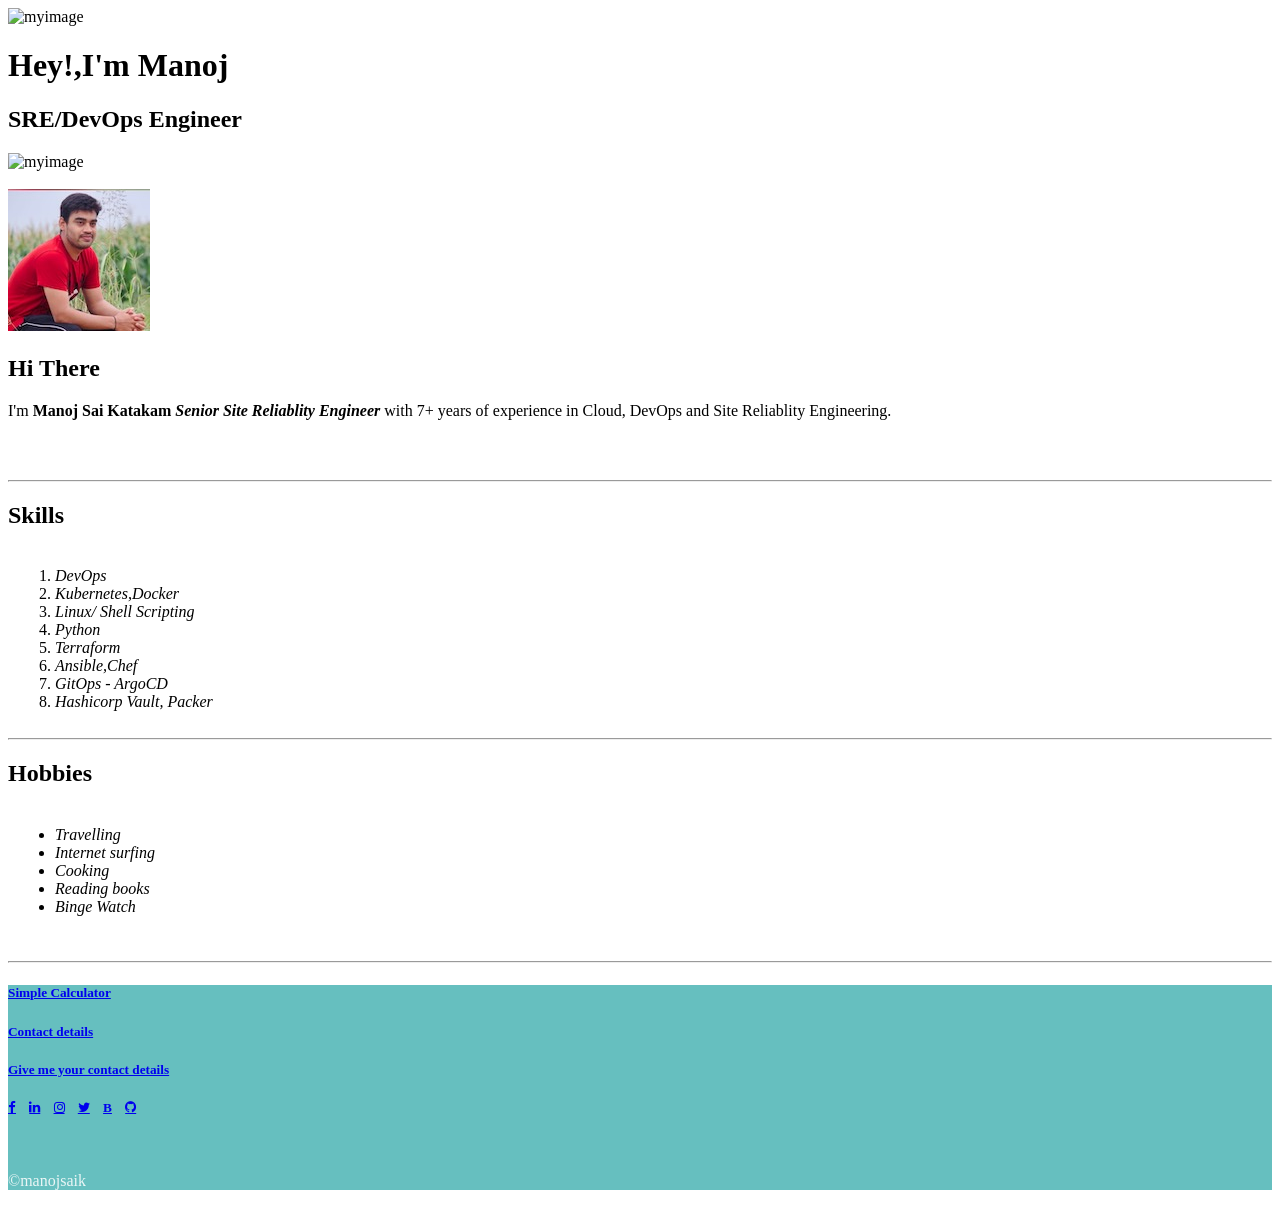
==== index.html @ 6fd040d7 "update" ====
<!DOCTYPE html>
<html lang="en" dir="ltr">
  <head>
    <link href="https://fonts.googleapis.com/css?family=Fondamento&display=swap" rel="stylesheet">
    <link rel="stylesheet" href="https://cdnjs.cloudflare.com/ajax/libs/font-awesome/4.7.0/css/font-awesome.min.css">

    <meta charset="utf-8" name="viewport">
    <title>Manoj Resume Site</title>
  </head>
  <link rel="stylesheet" href="styles.css">
  <link rel="icon" href="myfav.bmp">
  <body>
     <div class="image">
      <img class="img1" src="https://clipartion.com/wp-content/uploads/2015/10/cloud-clip-art-outline.png" alt="myimage">
    </div>
    <div class="name">
      <h1>Hey!,I'm Manoj</h1>
      <h2>SRE/DevOps Engineer</h2>
    </div>
    <div class="image">
     <img class="img2" src="https://clipartion.com/wp-content/uploads/2015/10/cloud-clip-art-outline.png" alt="myimage">
   </div>
   <div class="image" id="nagai">
     <img class="img3" src="https://clipartion.com/wp-content/uploads/2016/03/mountain-clipart-mountain-peak-logo-at-vector.png" alt="">
   </div>

   <div class="intro">
     <img class="myimage" src="myphoto.jpg" alt="manojsaik">
     <h2>Hi There</h2>
     <p>I'm <b>Manoj Sai Katakam</b> <b><i>Senior Site Reliablity Engineer </i></b> with 7+ years of experience in Cloud, DevOps and Site Reliablity Engineering. </p>
     <br>
     <br>
   </div>

     <hr>
     <div class="skills">
       <h2>Skills</h2>
       <table class="tb">
         <tr>
           <td> <img class="myimage" src="skills.jpg"alt=""> </td>
           <td> <ol style="text-align:left">
              <li><i>DevOps	</i></li>
              <li><i>Kubernetes,Docker</i></li>
              <li><i>Linux/ Shell Scripting</i></li>
              <li><i>Python</i></li>
              <li><i>Terraform</i></li>
              <li><i>Ansible,Chef</i></li>
              <li><i>GitOps - ArgoCD</i></li>
              <li><i>Hashicorp Vault, Packer</i></li>
            </ol></td>
         </tr>
       </table>
     </div>
       <hr>
       <div class="skills">
         <h2>Hobbies</h2>
           <table class="tb">
             <tr>
<td> <img class="myimage" src="hobbies.jpg"alt=""></td>
               <td>   <ul style="text-align:left">
                    <li><i>Travelling</i></li>
                    <li><i>Internet surfing</i></li>
                    <li><i>Cooking</i></li>
                    <li><i>Reading books</i></li>
                    <li><i>Binge Watch</i></li>
                  </ul></td>

             </tr>
           </table>
       </div>


   <br>
   <hr><div class="foot" style="background-color:#66BFBF">
    <h5 style="color:#11999E"><a href="https://simpleclc.azurewebsites.net/">Simple Calculator</a></h5>
     <h5 style="color:#11999E"><a href="contact.html">Contact details</a></h5>
     <h5 style="color:#11999E"><a href="send.html">Give me your contact details</a></h5>
     <h5><a href="https://www.facebook.com/mnjk99/" class="fa fa-facebook" ></a> &nbsp;&nbsp;&nbsp;<a href="https://www.linkedin.com/in/manojsaik" class="fa fa-linkedin"></a>
     &nbsp;&nbsp;&nbsp;<a href="https://www.instagram.com/manojsai_k/" class="fa fa-instagram"></a>&nbsp;&nbsp;&nbsp; <a href="https://twitter.com/mnjk99" class="fa fa-twitter"></a>
&nbsp;&nbsp;&nbsp;<a href="https://manojkatakam.blogspot.com" class="fa-solid fa-blog">B</a> &nbsp;&nbsp;&nbsp;<a href="https://github.com/infrawithmanoj/" class="fa fa-github"></a></h5>

     <br>
     <p style="color:#EAF6F6">&copy;manojsaik</p>
   </div>

  </body>
</html>
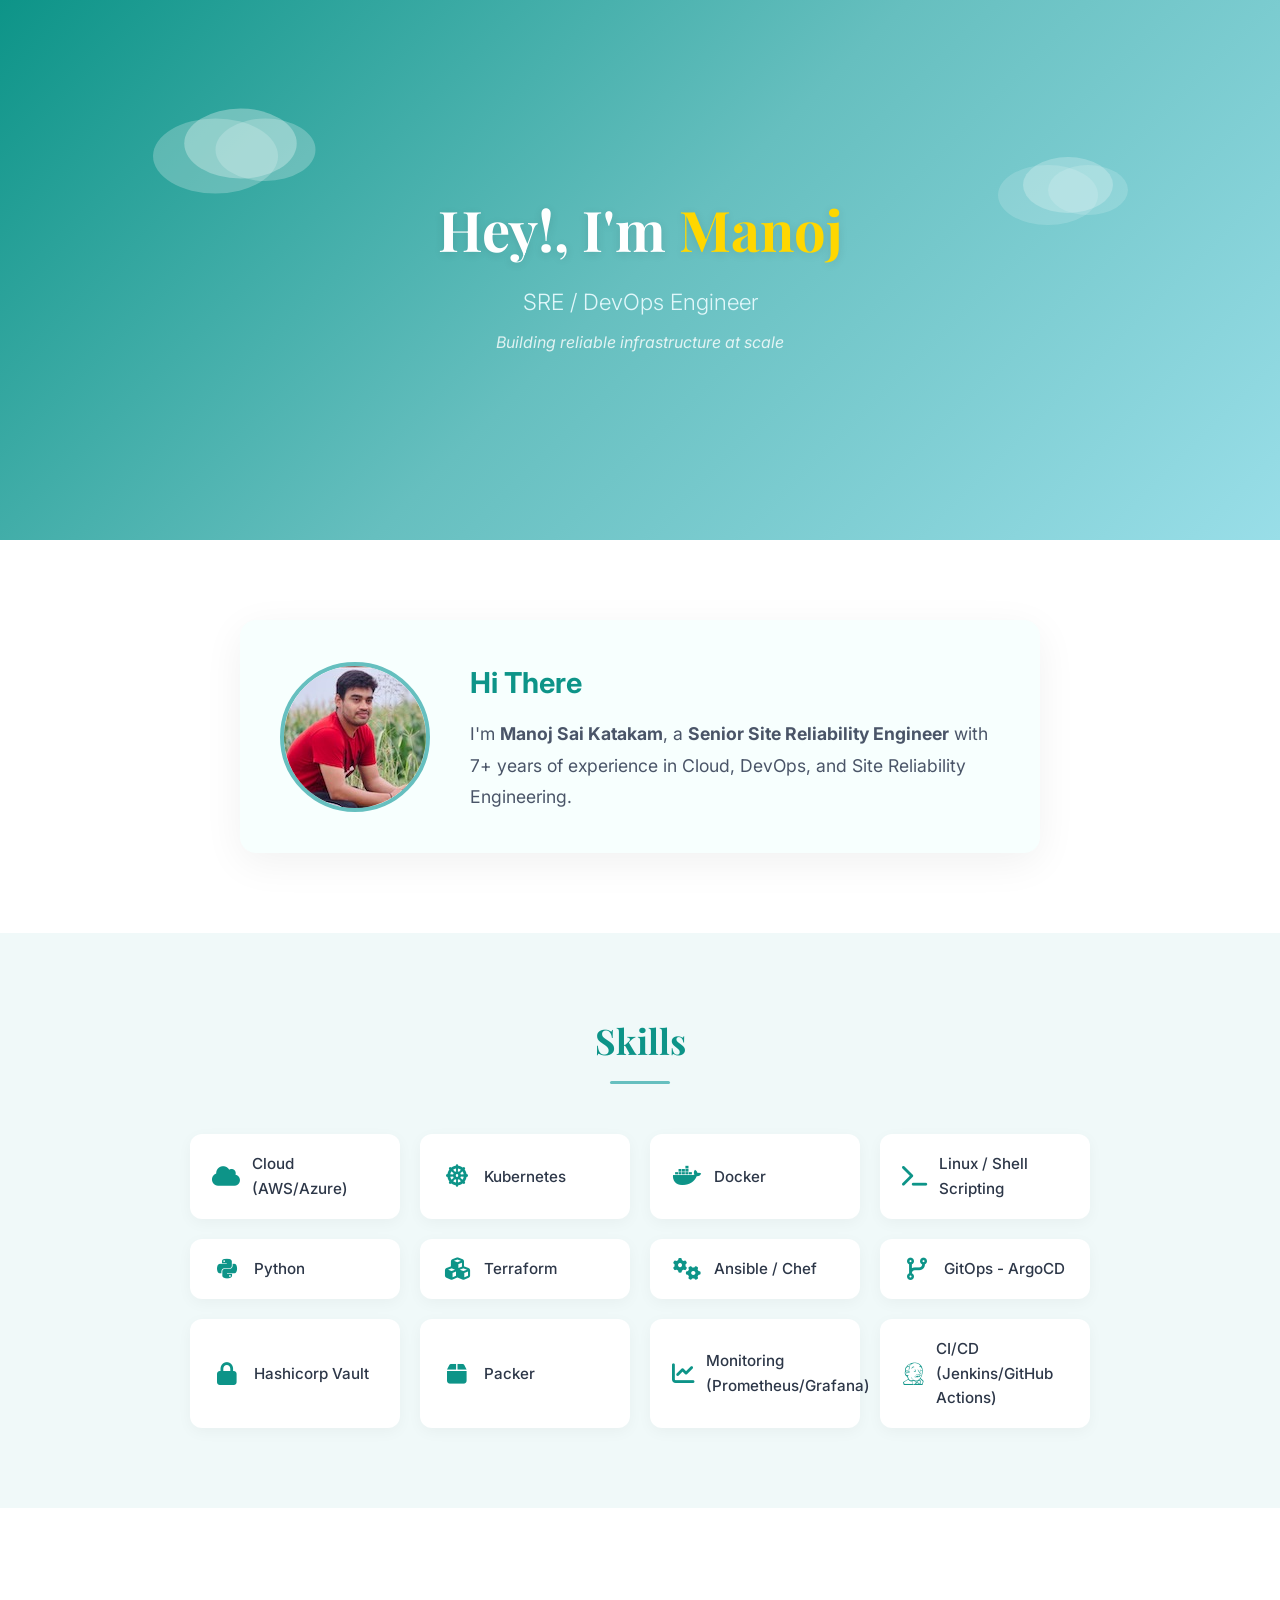
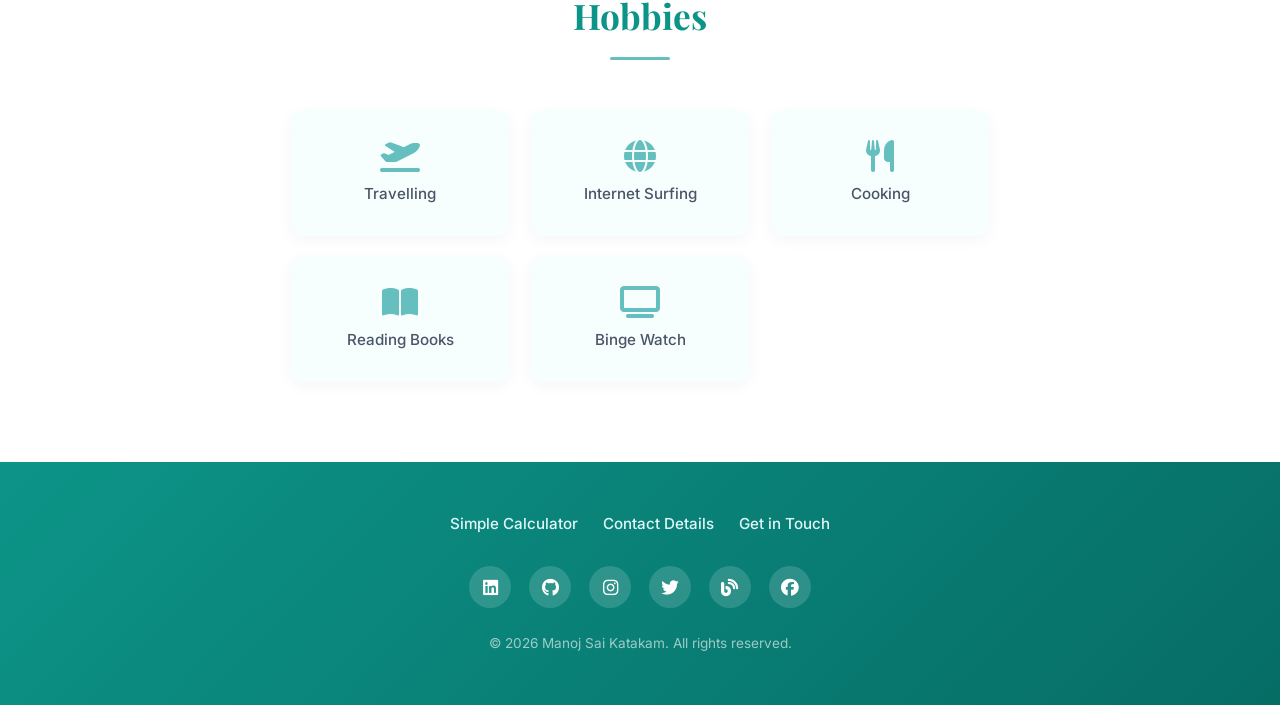
==== commit 4db5e4a7: "update resume" ====
--- a/index.html
+++ b/index.html
@@ -1,87 +1,102 @@
 <!DOCTYPE html>
-<html lang="en" dir="ltr">
-  <head>
-    <link href="https://fonts.googleapis.com/css?family=Fondamento&display=swap" rel="stylesheet">
-    <link rel="stylesheet" href="https://cdnjs.cloudflare.com/ajax/libs/font-awesome/4.7.0/css/font-awesome.min.css">
+<html lang="en">
+<head>
+  <meta charset="utf-8">
+  <meta name="viewport" content="width=device-width, initial-scale=1.0">
+  <title>Manoj Sai Katakam | SRE/DevOps Engineer</title>
+  <link rel="icon" href="myfav.bmp">
+  <link href="https://fonts.googleapis.com/css2?family=Inter:wght@300;400;600;700&family=Playfair+Display:wght@700&display=swap" rel="stylesheet">
+  <link rel="stylesheet" href="https://cdnjs.cloudflare.com/ajax/libs/font-awesome/6.5.0/css/all.min.css">
+  <link rel="stylesheet" href="styles.css">
+</head>
+<body>
 
-    <meta charset="utf-8" name="viewport">
-    <title>Manoj Resume Site</title>
-  </head>
-  <link rel="stylesheet" href="styles.css">
-  <link rel="icon" href="myfav.bmp">
-  <body>
-     <div class="image">
-      <img class="img1" src="https://clipartion.com/wp-content/uploads/2015/10/cloud-clip-art-outline.png" alt="myimage">
+  <!-- Hero Section -->
+  <section class="hero">
+    <div class="hero-bg">
+      <svg class="cloud cloud-1" viewBox="0 0 200 100" xmlns="http://www.w3.org/2000/svg">
+        <ellipse cx="70" cy="60" rx="50" ry="30" fill="rgba(255,255,255,0.3)"/>
+        <ellipse cx="110" cy="55" rx="40" ry="25" fill="rgba(255,255,255,0.3)"/>
+        <ellipse cx="90" cy="50" rx="45" ry="28" fill="rgba(255,255,255,0.4)"/>
+      </svg>
+      <svg class="cloud cloud-2" viewBox="0 0 200 100" xmlns="http://www.w3.org/2000/svg">
+        <ellipse cx="70" cy="60" rx="50" ry="30" fill="rgba(255,255,255,0.2)"/>
+        <ellipse cx="110" cy="55" rx="40" ry="25" fill="rgba(255,255,255,0.2)"/>
+        <ellipse cx="90" cy="50" rx="45" ry="28" fill="rgba(255,255,255,0.3)"/>
+      </svg>
     </div>
-    <div class="name">
-      <h1>Hey!,I'm Manoj</h1>
-      <h2>SRE/DevOps Engineer</h2>
+    <div class="hero-content">
+      <h1>Hey!, I'm <span class="highlight">Manoj</span></h1>
+      <h2>SRE / DevOps Engineer</h2>
+      <p class="tagline">Building reliable infrastructure at scale</p>
     </div>
-    <div class="image">
-     <img class="img2" src="https://clipartion.com/wp-content/uploads/2015/10/cloud-clip-art-outline.png" alt="myimage">
-   </div>
-   <div class="image" id="nagai">
-     <img class="img3" src="https://clipartion.com/wp-content/uploads/2016/03/mountain-clipart-mountain-peak-logo-at-vector.png" alt="">
-   </div>
+  </section>
 
-   <div class="intro">
-     <img class="myimage" src="myphoto.jpg" alt="manojsaik">
-     <h2>Hi There</h2>
-     <p>I'm <b>Manoj Sai Katakam</b> <b><i>Senior Site Reliablity Engineer </i></b> with 7+ years of experience in Cloud, DevOps and Site Reliablity Engineering. </p>
-     <br>
-     <br>
-   </div>
+  <!-- About Section -->
+  <section class="about" id="about">
+    <div class="container">
+      <div class="about-card">
+        <img class="profile-photo" src="myphoto.jpg" alt="Manoj Sai Katakam">
+        <div class="about-text">
+          <h2>Hi There</h2>
+          <p>I'm <strong>Manoj Sai Katakam</strong>, a <strong>Senior Site Reliability Engineer</strong> with 7+ years of experience in Cloud, DevOps, and Site Reliability Engineering.</p>
+        </div>
+      </div>
+    </div>
+  </section>
 
-     <hr>
-     <div class="skills">
-       <h2>Skills</h2>
-       <table class="tb">
-         <tr>
-           <td> <img class="myimage" src="skills.jpg"alt=""> </td>
-           <td> <ol style="text-align:left">
-              <li><i>DevOps	</i></li>
-              <li><i>Kubernetes,Docker</i></li>
-              <li><i>Linux/ Shell Scripting</i></li>
-              <li><i>Python</i></li>
-              <li><i>Terraform</i></li>
-              <li><i>Ansible,Chef</i></li>
-              <li><i>GitOps - ArgoCD</i></li>
-              <li><i>Hashicorp Vault, Packer</i></li>
-            </ol></td>
-         </tr>
-       </table>
-     </div>
-       <hr>
-       <div class="skills">
-         <h2>Hobbies</h2>
-           <table class="tb">
-             <tr>
-<td> <img class="myimage" src="hobbies.jpg"alt=""></td>
-               <td>   <ul style="text-align:left">
-                    <li><i>Travelling</i></li>
-                    <li><i>Internet surfing</i></li>
-                    <li><i>Cooking</i></li>
-                    <li><i>Reading books</i></li>
-                    <li><i>Binge Watch</i></li>
-                  </ul></td>
+  <!-- Skills Section -->
+  <section class="skills" id="skills">
+    <div class="container">
+      <h2 class="section-title">Skills</h2>
+      <div class="skills-grid">
+        <div class="skill-item"><i class="fas fa-cloud"></i><span>Cloud (AWS/Azure)</span></div>
+        <div class="skill-item"><i class="fas fa-dharmachakra"></i><span>Kubernetes</span></div>
+        <div class="skill-item"><i class="fab fa-docker"></i><span>Docker</span></div>
+        <div class="skill-item"><i class="fas fa-terminal"></i><span>Linux / Shell Scripting</span></div>
+        <div class="skill-item"><i class="fab fa-python"></i><span>Python</span></div>
+        <div class="skill-item"><i class="fas fa-cubes"></i><span>Terraform</span></div>
+        <div class="skill-item"><i class="fas fa-cogs"></i><span>Ansible / Chef</span></div>
+        <div class="skill-item"><i class="fas fa-code-branch"></i><span>GitOps - ArgoCD</span></div>
+        <div class="skill-item"><i class="fas fa-lock"></i><span>Hashicorp Vault</span></div>
+        <div class="skill-item"><i class="fas fa-box"></i><span>Packer</span></div>
+        <div class="skill-item"><i class="fas fa-chart-line"></i><span>Monitoring (Prometheus/Grafana)</span></div>
+        <div class="skill-item"><i class="fab fa-jenkins"></i><span>CI/CD (Jenkins/GitHub Actions)</span></div>
+      </div>
+    </div>
+  </section>
 
-             </tr>
-           </table>
-       </div>
+  <!-- Hobbies Section -->
+  <section class="hobbies" id="hobbies">
+    <div class="container">
+      <h2 class="section-title">Hobbies</h2>
+      <div class="hobbies-grid">
+        <div class="hobby-item"><i class="fas fa-plane-departure"></i><span>Travelling</span></div>
+        <div class="hobby-item"><i class="fas fa-globe"></i><span>Internet Surfing</span></div>
+        <div class="hobby-item"><i class="fas fa-utensils"></i><span>Cooking</span></div>
+        <div class="hobby-item"><i class="fas fa-book-open"></i><span>Reading Books</span></div>
+        <div class="hobby-item"><i class="fas fa-tv"></i><span>Binge Watch</span></div>
+      </div>
+    </div>
+  </section>
 
+  <!-- Footer -->
+  <footer class="footer">
+    <div class="footer-links">
+      <a href="https://simpleclc.azurewebsites.net/">Simple Calculator</a>
+      <a href="contact.html">Contact Details</a>
+      <a href="send.html">Get in Touch</a>
+    </div>
+    <div class="social-links">
+      <a href="https://www.linkedin.com/in/manojsaik" aria-label="LinkedIn"><i class="fab fa-linkedin"></i></a>
+      <a href="https://github.com/infrawithmanoj/" aria-label="GitHub"><i class="fab fa-github"></i></a>
+      <a href="https://www.instagram.com/manojsai_k/" aria-label="Instagram"><i class="fab fa-instagram"></i></a>
+      <a href="https://twitter.com/mnjk99" aria-label="Twitter"><i class="fab fa-twitter"></i></a>
+      <a href="https://manojkatakam.blogspot.com" aria-label="Blog"><i class="fas fa-blog"></i></a>
+      <a href="https://www.facebook.com/mnjk99/" aria-label="Facebook"><i class="fab fa-facebook"></i></a>
+    </div>
+    <p class="copyright">&copy; 2026 Manoj Sai Katakam. All rights reserved.</p>
+  </footer>
 
-   <br>
-   <hr><div class="foot" style="background-color:#66BFBF">
-    <h5 style="color:#11999E"><a href="https://simpleclc.azurewebsites.net/">Simple Calculator</a></h5>
-     <h5 style="color:#11999E"><a href="contact.html">Contact details</a></h5>
-     <h5 style="color:#11999E"><a href="send.html">Give me your contact details</a></h5>
-     <h5><a href="https://www.facebook.com/mnjk99/" class="fa fa-facebook" ></a> &nbsp;&nbsp;&nbsp;<a href="https://www.linkedin.com/in/manojsaik" class="fa fa-linkedin"></a>
-     &nbsp;&nbsp;&nbsp;<a href="https://www.instagram.com/manojsai_k/" class="fa fa-instagram"></a>&nbsp;&nbsp;&nbsp; <a href="https://twitter.com/mnjk99" class="fa fa-twitter"></a>
-&nbsp;&nbsp;&nbsp;<a href="https://manojkatakam.blogspot.com" class="fa-solid fa-blog">B</a> &nbsp;&nbsp;&nbsp;<a href="https://github.com/infrawithmanoj/" class="fa fa-github"></a></h5>
-
-     <br>
-     <p style="color:#EAF6F6">&copy;manojsaik</p>
-   </div>
-
-  </body>
+</body>
 </html>
--- a/styles.css
+++ b/styles.css
@@ -0,0 +1,365 @@
+/* === Reset & Base === */
+* {
+  margin: 0;
+  padding: 0;
+  box-sizing: border-box;
+}
+
+body {
+  font-family: 'Inter', sans-serif;
+  background-color: #f0f9f9;
+  color: #2d3748;
+  line-height: 1.6;
+}
+
+.container {
+  max-width: 1100px;
+  margin: 0 auto;
+  padding: 0 20px;
+}
+
+/* === Hero Section === */
+.hero {
+  position: relative;
+  min-height: 60vh;
+  display: flex;
+  align-items: center;
+  justify-content: center;
+  background: linear-gradient(135deg, #0d9488 0%, #66bfbf 50%, #99dee8 100%);
+  overflow: hidden;
+}
+
+.hero-bg {
+  position: absolute;
+  width: 100%;
+  height: 100%;
+  top: 0;
+  left: 0;
+  pointer-events: none;
+}
+
+.cloud {
+  position: absolute;
+  width: 250px;
+  opacity: 0.8;
+  animation: float 6s ease-in-out infinite;
+}
+
+.cloud-1 {
+  top: 15%;
+  left: 10%;
+  animation-delay: 0s;
+}
+
+.cloud-2 {
+  top: 25%;
+  right: 8%;
+  width: 200px;
+  animation-delay: 2s;
+}
+
+@keyframes float {
+  0%, 100% { transform: translateY(0); }
+  50% { transform: translateY(-15px); }
+}
+
+.hero-content {
+  position: relative;
+  z-index: 2;
+  text-align: center;
+  padding: 40px 20px;
+}
+
+.hero-content h1 {
+  font-family: 'Playfair Display', serif;
+  font-size: 3.5rem;
+  color: #ffffff;
+  margin-bottom: 10px;
+  text-shadow: 0 2px 10px rgba(0,0,0,0.1);
+}
+
+.hero-content h1 .highlight {
+  color: #ffd700;
+}
+
+.hero-content h2 {
+  font-size: 1.4rem;
+  font-weight: 300;
+  color: #e0f7fa;
+  margin-bottom: 10px;
+}
+
+.hero-content .tagline {
+  font-size: 1rem;
+  color: rgba(255,255,255,0.8);
+  font-style: italic;
+}
+
+/* === About Section === */
+.about {
+  padding: 80px 20px;
+  background: #ffffff;
+}
+
+.about-card {
+  display: flex;
+  align-items: center;
+  gap: 40px;
+  max-width: 800px;
+  margin: 0 auto;
+  padding: 40px;
+  background: #f7fffe;
+  border-radius: 16px;
+  box-shadow: 0 10px 40px rgba(0,0,0,0.06);
+}
+
+.profile-photo {
+  width: 150px;
+  height: 150px;
+  border-radius: 50%;
+  object-fit: cover;
+  border: 4px solid #66bfbf;
+  flex-shrink: 0;
+}
+
+.about-text h2 {
+  font-size: 1.8rem;
+  color: #0d9488;
+  margin-bottom: 12px;
+  text-align: left;
+}
+
+.about-text p {
+  font-size: 1.1rem;
+  color: #4a5568;
+  line-height: 1.8;
+}
+
+/* === Skills Section === */
+.skills {
+  padding: 80px 20px;
+  background: #f0f9f9;
+}
+
+.section-title {
+  font-family: 'Playfair Display', serif;
+  font-size: 2.2rem;
+  color: #0d9488;
+  text-align: center;
+  margin-bottom: 50px;
+  position: relative;
+}
+
+.section-title::after {
+  content: '';
+  display: block;
+  width: 60px;
+  height: 3px;
+  background: #66bfbf;
+  margin: 12px auto 0;
+  border-radius: 2px;
+}
+
+.skills-grid {
+  display: grid;
+  grid-template-columns: repeat(auto-fit, minmax(200px, 1fr));
+  gap: 20px;
+  max-width: 900px;
+  margin: 0 auto;
+}
+
+.skill-item {
+  display: flex;
+  align-items: center;
+  gap: 12px;
+  padding: 18px 22px;
+  background: #ffffff;
+  border-radius: 12px;
+  box-shadow: 0 4px 15px rgba(0,0,0,0.04);
+  transition: transform 0.2s, box-shadow 0.2s;
+}
+
+.skill-item:hover {
+  transform: translateY(-3px);
+  box-shadow: 0 8px 25px rgba(0,0,0,0.08);
+}
+
+.skill-item i {
+  font-size: 1.4rem;
+  color: #0d9488;
+  width: 30px;
+  text-align: center;
+}
+
+.skill-item span {
+  font-size: 0.95rem;
+  font-weight: 500;
+  color: #2d3748;
+}
+
+/* === Hobbies Section === */
+.hobbies {
+  padding: 80px 20px;
+  background: #ffffff;
+}
+
+.hobbies-grid {
+  display: grid;
+  grid-template-columns: repeat(auto-fit, minmax(180px, 1fr));
+  gap: 20px;
+  max-width: 700px;
+  margin: 0 auto;
+}
+
+.hobby-item {
+  display: flex;
+  flex-direction: column;
+  align-items: center;
+  gap: 10px;
+  padding: 30px 20px;
+  background: #f7fffe;
+  border-radius: 12px;
+  box-shadow: 0 4px 15px rgba(0,0,0,0.04);
+  transition: transform 0.2s;
+}
+
+.hobby-item:hover {
+  transform: translateY(-3px);
+}
+
+.hobby-item i {
+  font-size: 2rem;
+  color: #66bfbf;
+}
+
+.hobby-item span {
+  font-size: 0.95rem;
+  font-weight: 500;
+  color: #4a5568;
+}
+
+/* === Footer === */
+.footer {
+  background: linear-gradient(135deg, #0d9488, #066d65);
+  padding: 50px 20px;
+  text-align: center;
+}
+
+.footer-links {
+  display: flex;
+  justify-content: center;
+  flex-wrap: wrap;
+  gap: 25px;
+  margin-bottom: 30px;
+}
+
+.footer-links a {
+  color: #e0f7fa;
+  text-decoration: none;
+  font-size: 0.95rem;
+  font-weight: 500;
+  transition: color 0.2s;
+}
+
+.footer-links a:hover {
+  color: #ffffff;
+}
+
+.social-links {
+  display: flex;
+  justify-content: center;
+  gap: 18px;
+  margin-bottom: 25px;
+}
+
+.social-links a {
+  display: flex;
+  align-items: center;
+  justify-content: center;
+  width: 42px;
+  height: 42px;
+  border-radius: 50%;
+  background: rgba(255,255,255,0.15);
+  color: #ffffff;
+  font-size: 1.1rem;
+  text-decoration: none;
+  transition: background 0.2s, transform 0.2s;
+}
+
+.social-links a:hover {
+  background: rgba(255,255,255,0.3);
+  transform: scale(1.1);
+}
+
+.copyright {
+  color: rgba(255,255,255,0.6);
+  font-size: 0.85rem;
+}
+
+/* === Mobile Responsive === */
+@media (max-width: 768px) {
+  .hero-content h1 {
+    font-size: 2.4rem;
+  }
+
+  .hero-content h2 {
+    font-size: 1.1rem;
+  }
+
+  .hero {
+    min-height: 50vh;
+  }
+
+  .about-card {
+    flex-direction: column;
+    text-align: center;
+    padding: 30px 20px;
+    gap: 20px;
+  }
+
+  .about-text h2 {
+    text-align: center;
+  }
+
+  .profile-photo {
+    width: 120px;
+    height: 120px;
+  }
+
+  .skills-grid {
+    grid-template-columns: 1fr;
+  }
+
+  .hobbies-grid {
+    grid-template-columns: repeat(2, 1fr);
+  }
+
+  .footer-links {
+    flex-direction: column;
+    gap: 12px;
+  }
+
+  .cloud-1 {
+    width: 150px;
+    left: 5%;
+  }
+
+  .cloud-2 {
+    width: 120px;
+    right: 5%;
+  }
+}
+
+@media (max-width: 480px) {
+  .hero-content h1 {
+    font-size: 2rem;
+  }
+
+  .hobbies-grid {
+    grid-template-columns: 1fr;
+  }
+
+  .section-title {
+    font-size: 1.8rem;
+  }
+}
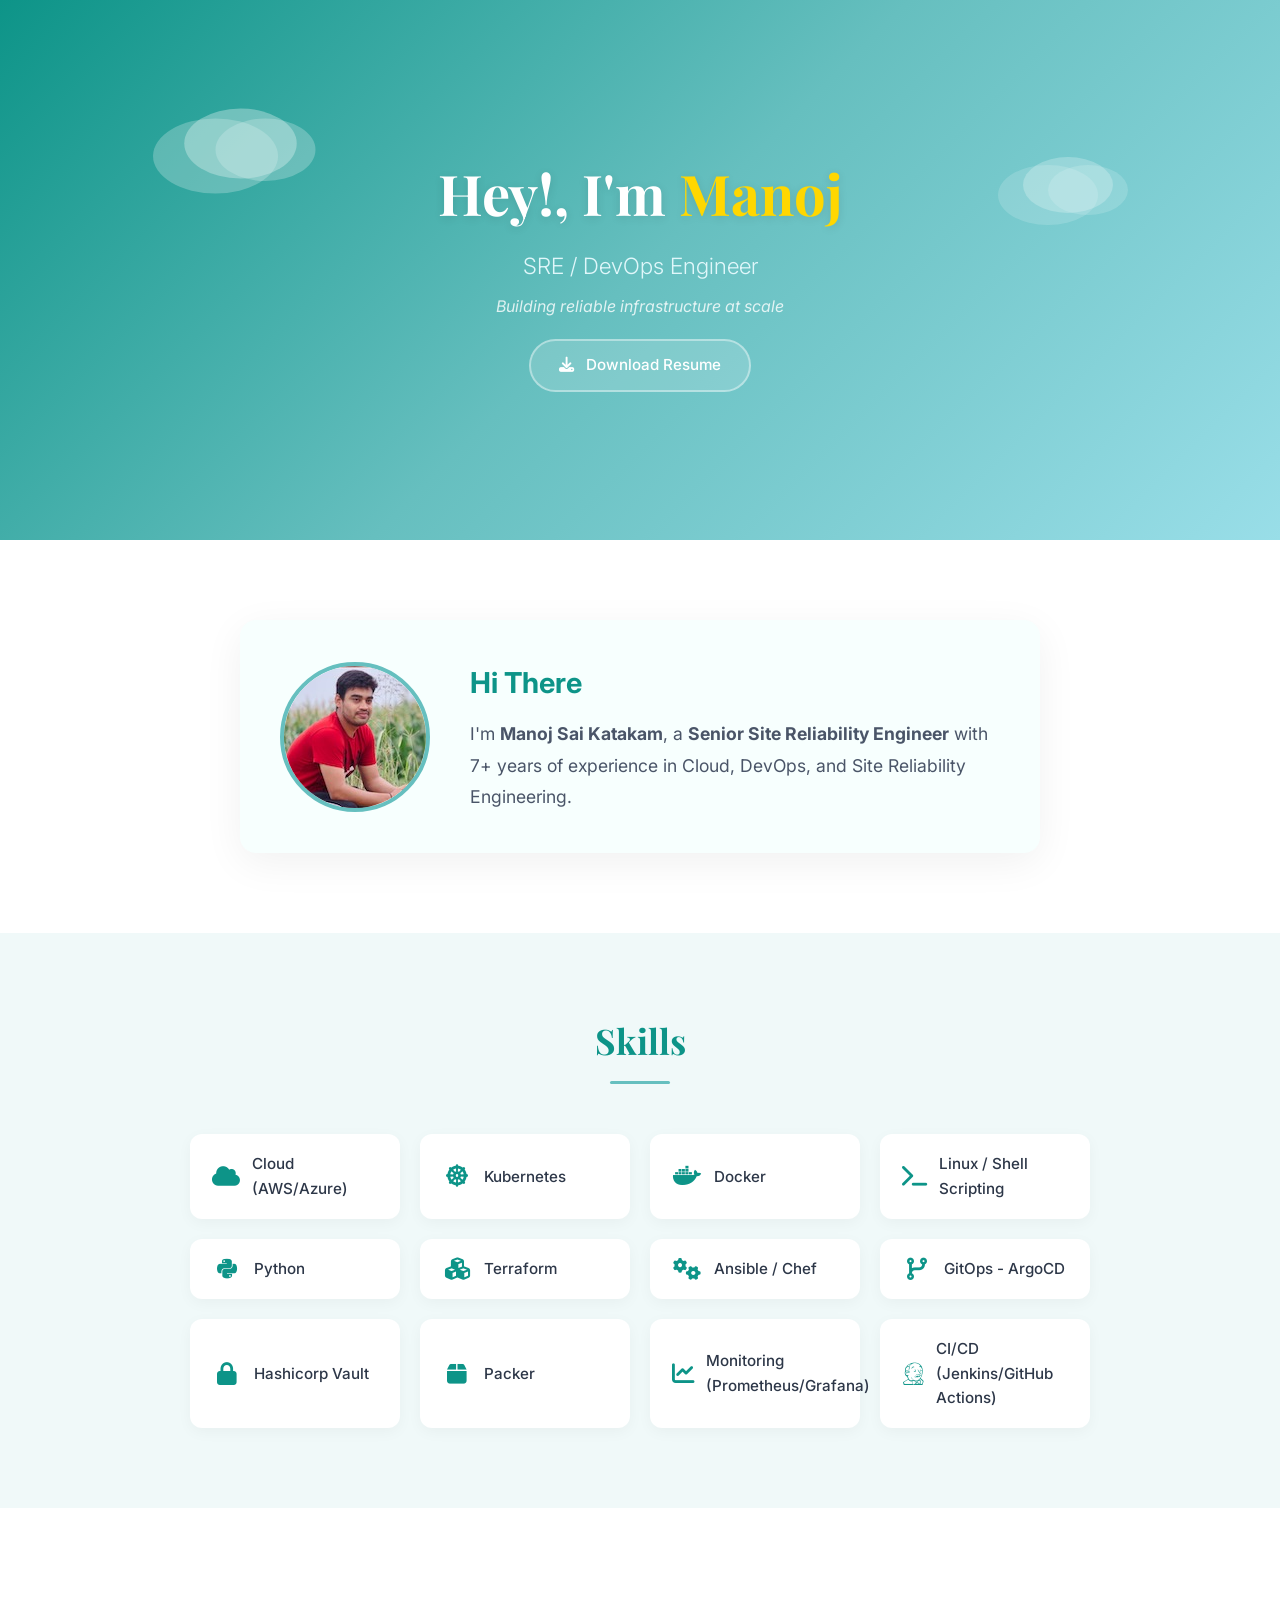
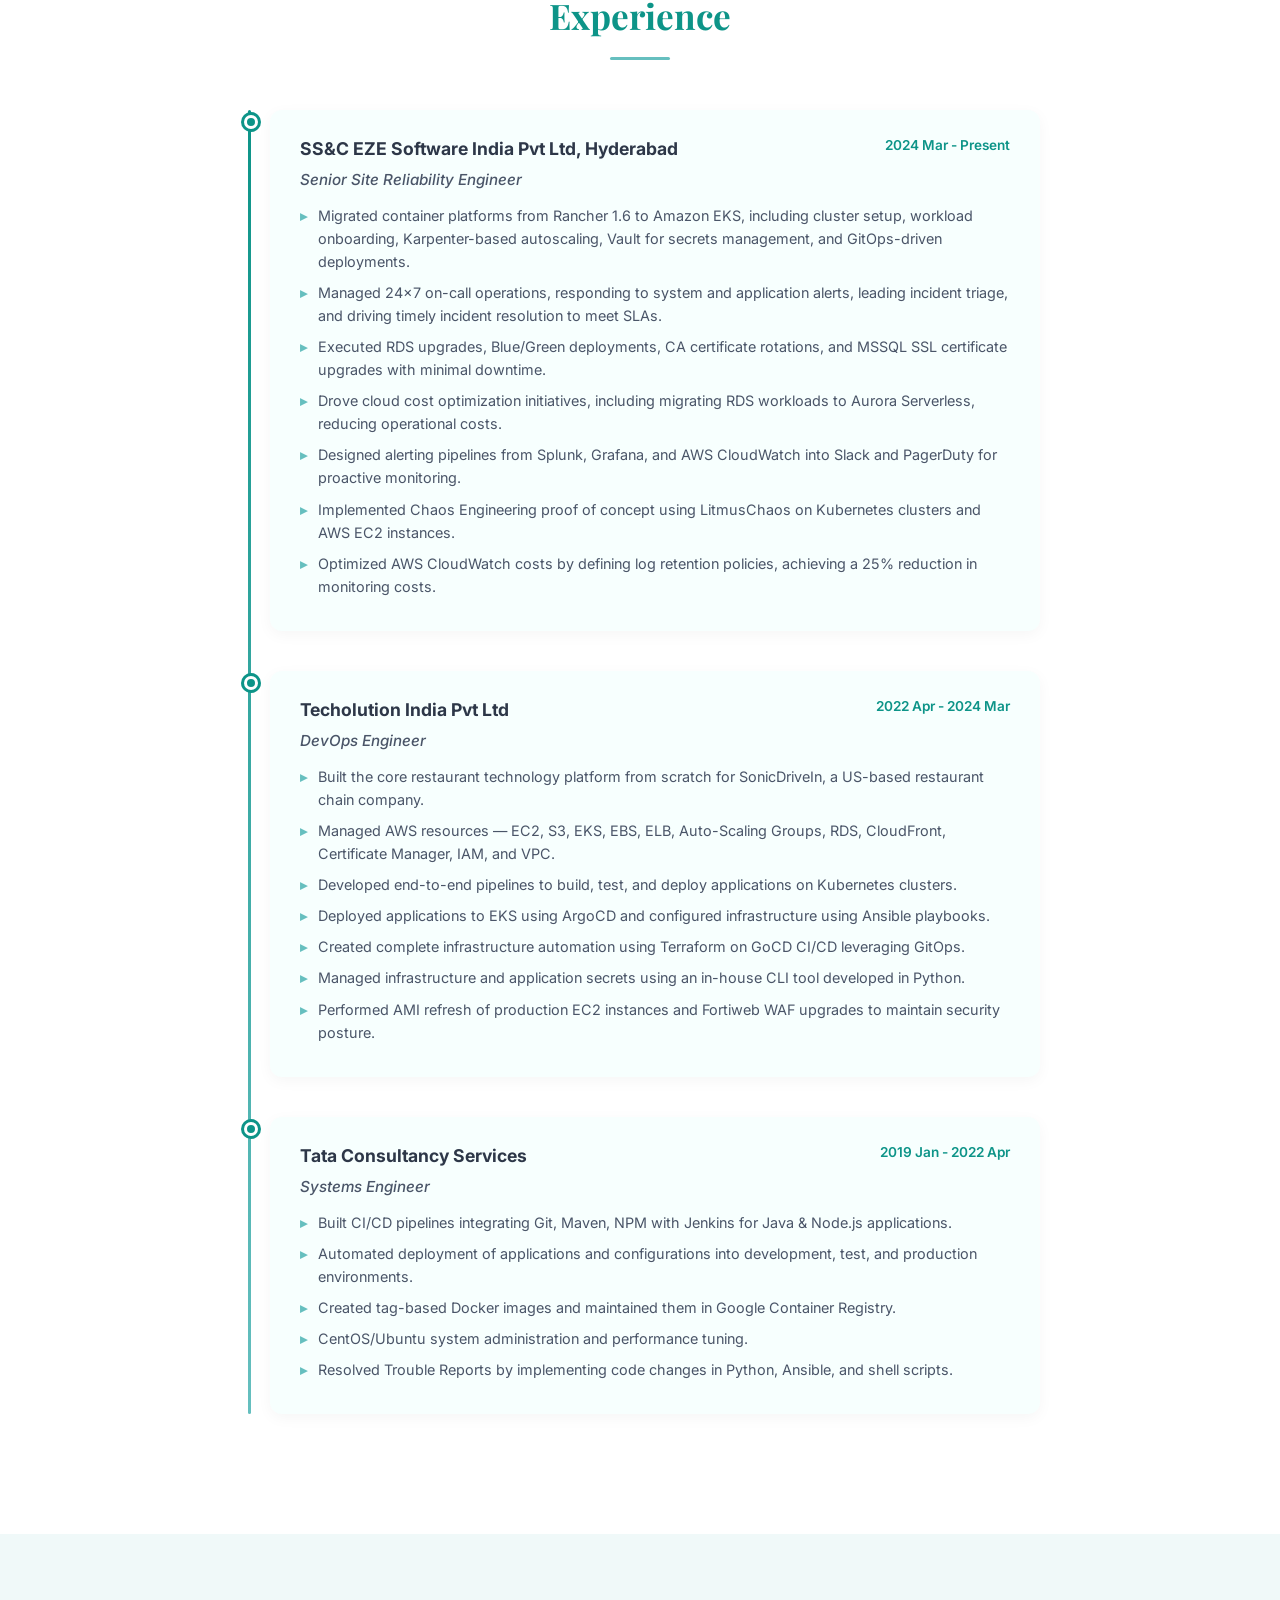
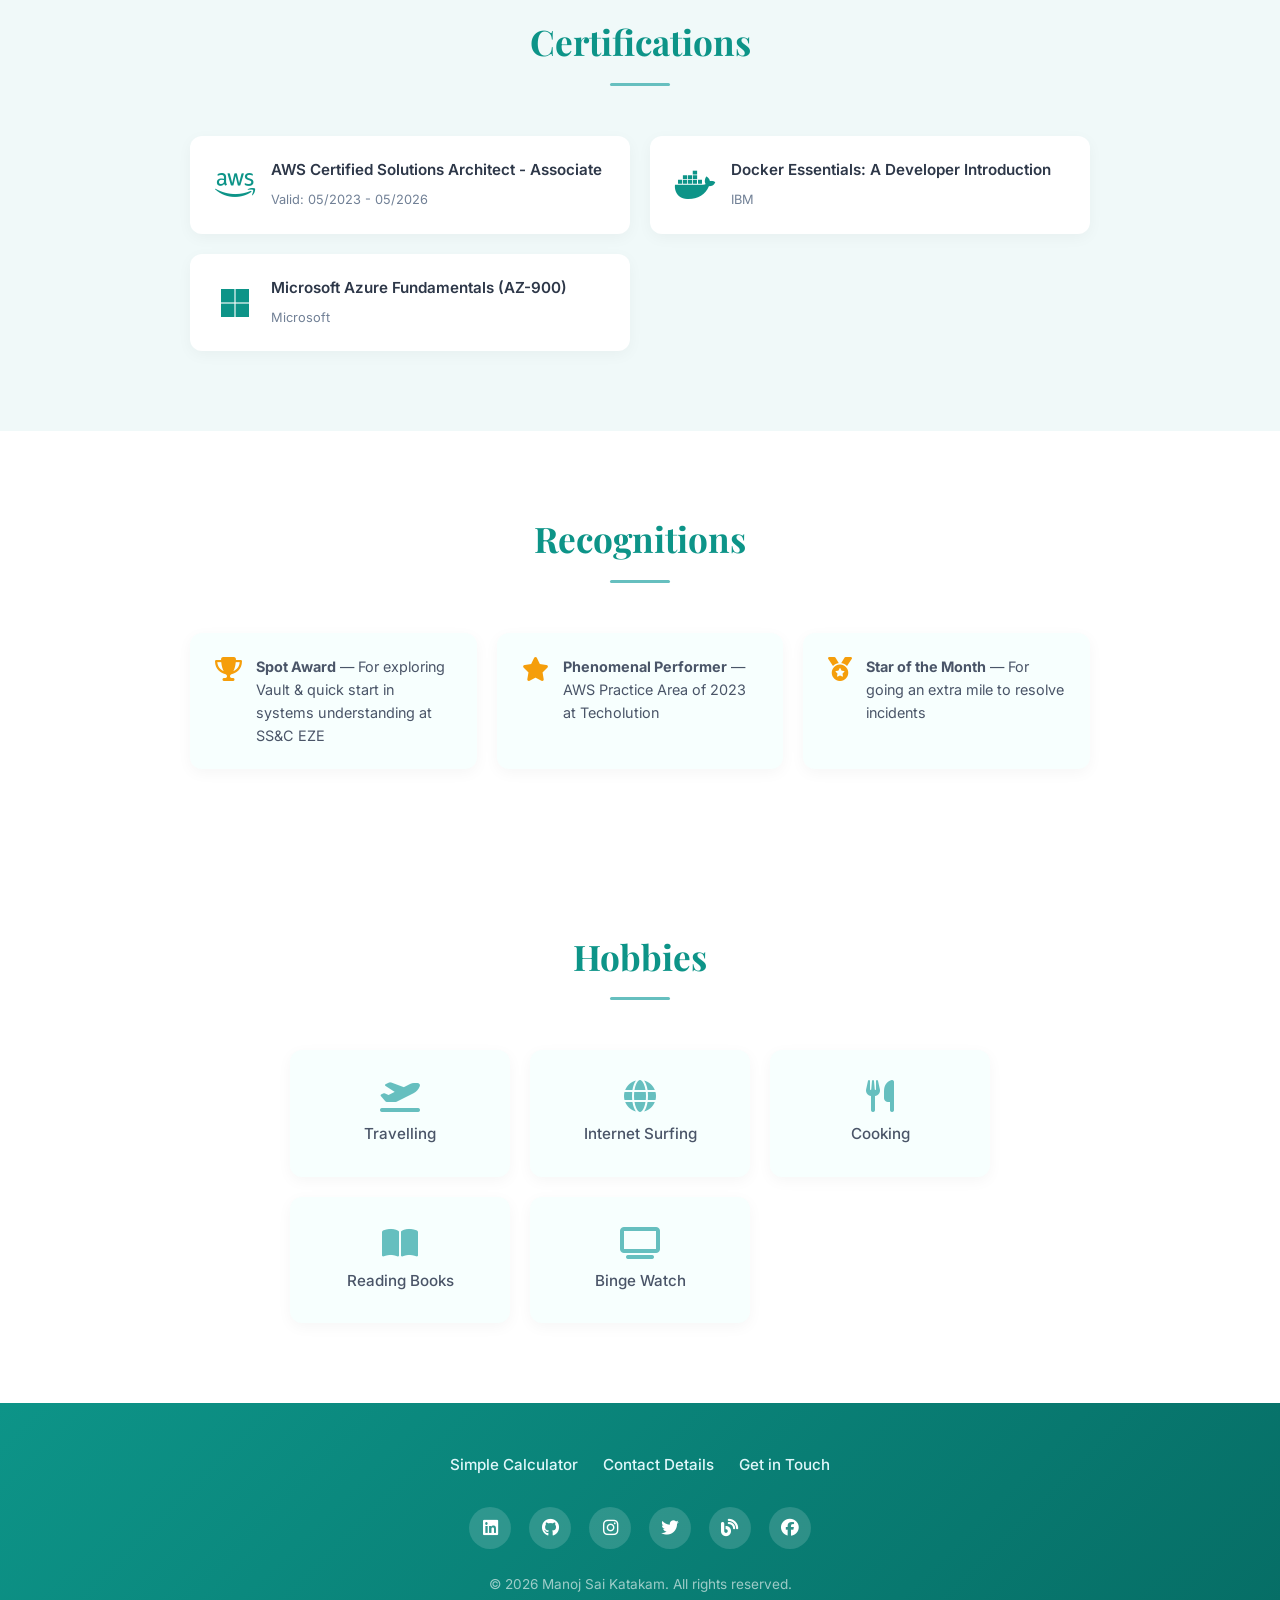
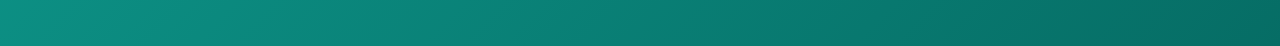
==== commit 2dddec64: "experiance add" ====
--- a/index.html
+++ b/index.html
@@ -29,6 +29,7 @@
       <h1>Hey!, I'm <span class="highlight">Manoj</span></h1>
       <h2>SRE / DevOps Engineer</h2>
       <p class="tagline">Building reliable infrastructure at scale</p>
+      <a href="Manojsai-Katakam-SRE.pdf" class="resume-btn" download><i class="fas fa-download"></i> Download Resume</a>
     </div>
   </section>
 
@@ -66,6 +67,125 @@
     </div>
   </section>
 
+  <!-- Experience Section -->
+  <section class="experience" id="experience">
+    <div class="container">
+      <h2 class="section-title">Experience</h2>
+      <div class="timeline">
+
+        <div class="timeline-item">
+          <div class="timeline-dot"></div>
+          <div class="timeline-content">
+            <div class="timeline-header">
+              <h3>SS&C EZE Software India Pvt Ltd, Hyderabad</h3>
+              <span class="timeline-date">2024 Mar - Present</span>
+            </div>
+            <h4>Senior Site Reliability Engineer</h4>
+            <ul>
+              <li>Migrated container platforms from Rancher 1.6 to Amazon EKS, including cluster setup, workload onboarding, Karpenter-based autoscaling, Vault for secrets management, and GitOps-driven deployments.</li>
+              <li>Managed 24×7 on-call operations, responding to system and application alerts, leading incident triage, and driving timely incident resolution to meet SLAs.</li>
+              <li>Executed RDS upgrades, Blue/Green deployments, CA certificate rotations, and MSSQL SSL certificate upgrades with minimal downtime.</li>
+              <li>Drove cloud cost optimization initiatives, including migrating RDS workloads to Aurora Serverless, reducing operational costs.</li>
+              <li>Designed alerting pipelines from Splunk, Grafana, and AWS CloudWatch into Slack and PagerDuty for proactive monitoring.</li>
+              <li>Implemented Chaos Engineering proof of concept using LitmusChaos on Kubernetes clusters and AWS EC2 instances.</li>
+              <li>Optimized AWS CloudWatch costs by defining log retention policies, achieving a 25% reduction in monitoring costs.</li>
+            </ul>
+          </div>
+        </div>
+
+        <div class="timeline-item">
+          <div class="timeline-dot"></div>
+          <div class="timeline-content">
+            <div class="timeline-header">
+              <h3>Techolution India Pvt Ltd</h3>
+              <span class="timeline-date">2022 Apr - 2024 Mar</span>
+            </div>
+            <h4>DevOps Engineer</h4>
+            <ul>
+              <li>Built the core restaurant technology platform from scratch for SonicDriveIn, a US-based restaurant chain company.</li>
+              <li>Managed AWS resources — EC2, S3, EKS, EBS, ELB, Auto-Scaling Groups, RDS, CloudFront, Certificate Manager, IAM, and VPC.</li>
+              <li>Developed end-to-end pipelines to build, test, and deploy applications on Kubernetes clusters.</li>
+              <li>Deployed applications to EKS using ArgoCD and configured infrastructure using Ansible playbooks.</li>
+              <li>Created complete infrastructure automation using Terraform on GoCD CI/CD leveraging GitOps.</li>
+              <li>Managed infrastructure and application secrets using an in-house CLI tool developed in Python.</li>
+              <li>Performed AMI refresh of production EC2 instances and Fortiweb WAF upgrades to maintain security posture.</li>
+            </ul>
+          </div>
+        </div>
+
+        <div class="timeline-item">
+          <div class="timeline-dot"></div>
+          <div class="timeline-content">
+            <div class="timeline-header">
+              <h3>Tata Consultancy Services</h3>
+              <span class="timeline-date">2019 Jan - 2022 Apr</span>
+            </div>
+            <h4>Systems Engineer</h4>
+            <ul>
+              <li>Built CI/CD pipelines integrating Git, Maven, NPM with Jenkins for Java & Node.js applications.</li>
+              <li>Automated deployment of applications and configurations into development, test, and production environments.</li>
+              <li>Created tag-based Docker images and maintained them in Google Container Registry.</li>
+              <li>CentOS/Ubuntu system administration and performance tuning.</li>
+              <li>Resolved Trouble Reports by implementing code changes in Python, Ansible, and shell scripts.</li>
+            </ul>
+          </div>
+        </div>
+
+      </div>
+    </div>
+  </section>
+
+  <!-- Certifications Section -->
+  <section class="certifications" id="certifications">
+    <div class="container">
+      <h2 class="section-title">Certifications</h2>
+      <div class="cert-grid">
+        <div class="cert-item">
+          <i class="fab fa-aws"></i>
+          <div class="cert-text">
+            <h4>AWS Certified Solutions Architect - Associate</h4>
+            <span>Valid: 05/2023 - 05/2026</span>
+          </div>
+        </div>
+        <div class="cert-item">
+          <i class="fab fa-docker"></i>
+          <div class="cert-text">
+            <h4>Docker Essentials: A Developer Introduction</h4>
+            <span>IBM</span>
+          </div>
+        </div>
+        <div class="cert-item">
+          <i class="fab fa-microsoft"></i>
+          <div class="cert-text">
+            <h4>Microsoft Azure Fundamentals (AZ-900)</h4>
+            <span>Microsoft</span>
+          </div>
+        </div>
+      </div>
+    </div>
+  </section>
+
+  <!-- Achievements Section -->
+  <section class="achievements" id="achievements">
+    <div class="container">
+      <h2 class="section-title">Recognitions</h2>
+      <div class="achievements-grid">
+        <div class="achievement-item">
+          <i class="fas fa-trophy"></i>
+          <p><strong>Spot Award</strong> — For exploring Vault & quick start in systems understanding at SS&C EZE</p>
+        </div>
+        <div class="achievement-item">
+          <i class="fas fa-star"></i>
+          <p><strong>Phenomenal Performer</strong> — AWS Practice Area of 2023 at Techolution</p>
+        </div>
+        <div class="achievement-item">
+          <i class="fas fa-medal"></i>
+          <p><strong>Star of the Month</strong> — For going an extra mile to resolve incidents</p>
+        </div>
+      </div>
+    </div>
+  </section>
+
   <!-- Hobbies Section -->
   <section class="hobbies" id="hobbies">
     <div class="container">
--- a/styles.css
+++ b/styles.css
@@ -236,6 +236,220 @@
   font-size: 0.95rem;
   font-weight: 500;
   color: #4a5568;
+}
+
+/* === Resume Download Button === */
+.resume-btn {
+  display: inline-block;
+  margin-top: 20px;
+  padding: 12px 28px;
+  background: rgba(255,255,255,0.15);
+  color: #ffffff;
+  text-decoration: none;
+  border-radius: 30px;
+  font-size: 0.95rem;
+  font-weight: 500;
+  border: 2px solid rgba(255,255,255,0.4);
+  transition: background 0.3s, transform 0.2s;
+}
+
+.resume-btn:hover {
+  background: rgba(255,255,255,0.25);
+  transform: translateY(-2px);
+}
+
+.resume-btn i {
+  margin-right: 8px;
+}
+
+/* === Experience Section === */
+.experience {
+  padding: 80px 20px;
+  background: #ffffff;
+}
+
+.timeline {
+  max-width: 800px;
+  margin: 0 auto;
+  position: relative;
+  padding-left: 30px;
+}
+
+.timeline::before {
+  content: '';
+  position: absolute;
+  left: 8px;
+  top: 0;
+  bottom: 0;
+  width: 3px;
+  background: linear-gradient(to bottom, #0d9488, #66bfbf);
+  border-radius: 2px;
+}
+
+.timeline-item {
+  position: relative;
+  margin-bottom: 40px;
+}
+
+.timeline-dot {
+  position: absolute;
+  left: -26px;
+  top: 5px;
+  width: 14px;
+  height: 14px;
+  background: #0d9488;
+  border-radius: 50%;
+  border: 3px solid #ffffff;
+  box-shadow: 0 0 0 3px #0d9488;
+}
+
+.timeline-content {
+  background: #f7fffe;
+  padding: 25px 30px;
+  border-radius: 12px;
+  box-shadow: 0 4px 15px rgba(0,0,0,0.04);
+}
+
+.timeline-header {
+  display: flex;
+  justify-content: space-between;
+  align-items: flex-start;
+  flex-wrap: wrap;
+  margin-bottom: 5px;
+}
+
+.timeline-header h3 {
+  font-size: 1.1rem;
+  color: #2d3748;
+  font-weight: 700;
+}
+
+.timeline-date {
+  font-size: 0.85rem;
+  color: #0d9488;
+  font-weight: 600;
+  white-space: nowrap;
+}
+
+.timeline-content h4 {
+  font-size: 0.95rem;
+  color: #4a5568;
+  font-weight: 500;
+  font-style: italic;
+  margin-bottom: 12px;
+}
+
+.timeline-content ul {
+  list-style: none;
+  padding: 0;
+}
+
+.timeline-content ul li {
+  position: relative;
+  padding-left: 18px;
+  margin-bottom: 8px;
+  font-size: 0.9rem;
+  color: #4a5568;
+  line-height: 1.6;
+}
+
+.timeline-content ul li::before {
+  content: '▸';
+  position: absolute;
+  left: 0;
+  color: #66bfbf;
+  font-weight: bold;
+}
+
+/* === Certifications Section === */
+.certifications {
+  padding: 80px 20px;
+  background: #f0f9f9;
+}
+
+.cert-grid {
+  display: grid;
+  grid-template-columns: repeat(auto-fit, minmax(300px, 1fr));
+  gap: 20px;
+  max-width: 900px;
+  margin: 0 auto;
+}
+
+.cert-item {
+  display: flex;
+  align-items: center;
+  gap: 16px;
+  padding: 22px 25px;
+  background: #ffffff;
+  border-radius: 12px;
+  box-shadow: 0 4px 15px rgba(0,0,0,0.04);
+  transition: transform 0.2s;
+}
+
+.cert-item:hover {
+  transform: translateY(-2px);
+}
+
+.cert-item i {
+  font-size: 2rem;
+  color: #0d9488;
+  width: 40px;
+  text-align: center;
+  flex-shrink: 0;
+}
+
+.cert-text h4 {
+  font-size: 0.95rem;
+  color: #2d3748;
+  font-weight: 600;
+  margin-bottom: 4px;
+}
+
+.cert-text span {
+  font-size: 0.8rem;
+  color: #718096;
+}
+
+/* === Achievements Section === */
+.achievements {
+  padding: 80px 20px;
+  background: #ffffff;
+}
+
+.achievements-grid {
+  display: grid;
+  grid-template-columns: repeat(auto-fit, minmax(280px, 1fr));
+  gap: 20px;
+  max-width: 900px;
+  margin: 0 auto;
+}
+
+.achievement-item {
+  display: flex;
+  align-items: flex-start;
+  gap: 14px;
+  padding: 22px 25px;
+  background: #f7fffe;
+  border-radius: 12px;
+  box-shadow: 0 4px 15px rgba(0,0,0,0.04);
+  transition: transform 0.2s;
+}
+
+.achievement-item:hover {
+  transform: translateY(-2px);
+}
+
+.achievement-item i {
+  font-size: 1.5rem;
+  color: #f59e0b;
+  flex-shrink: 0;
+  margin-top: 2px;
+}
+
+.achievement-item p {
+  font-size: 0.9rem;
+  color: #4a5568;
+  line-height: 1.6;
 }
 
 /* === Footer === */
@@ -348,6 +562,23 @@
     width: 120px;
     right: 5%;
   }
+
+  .timeline-header {
+    flex-direction: column;
+    gap: 4px;
+  }
+
+  .timeline-content {
+    padding: 20px;
+  }
+
+  .cert-grid {
+    grid-template-columns: 1fr;
+  }
+
+  .achievements-grid {
+    grid-template-columns: 1fr;
+  }
 }
 
 @media (max-width: 480px) {
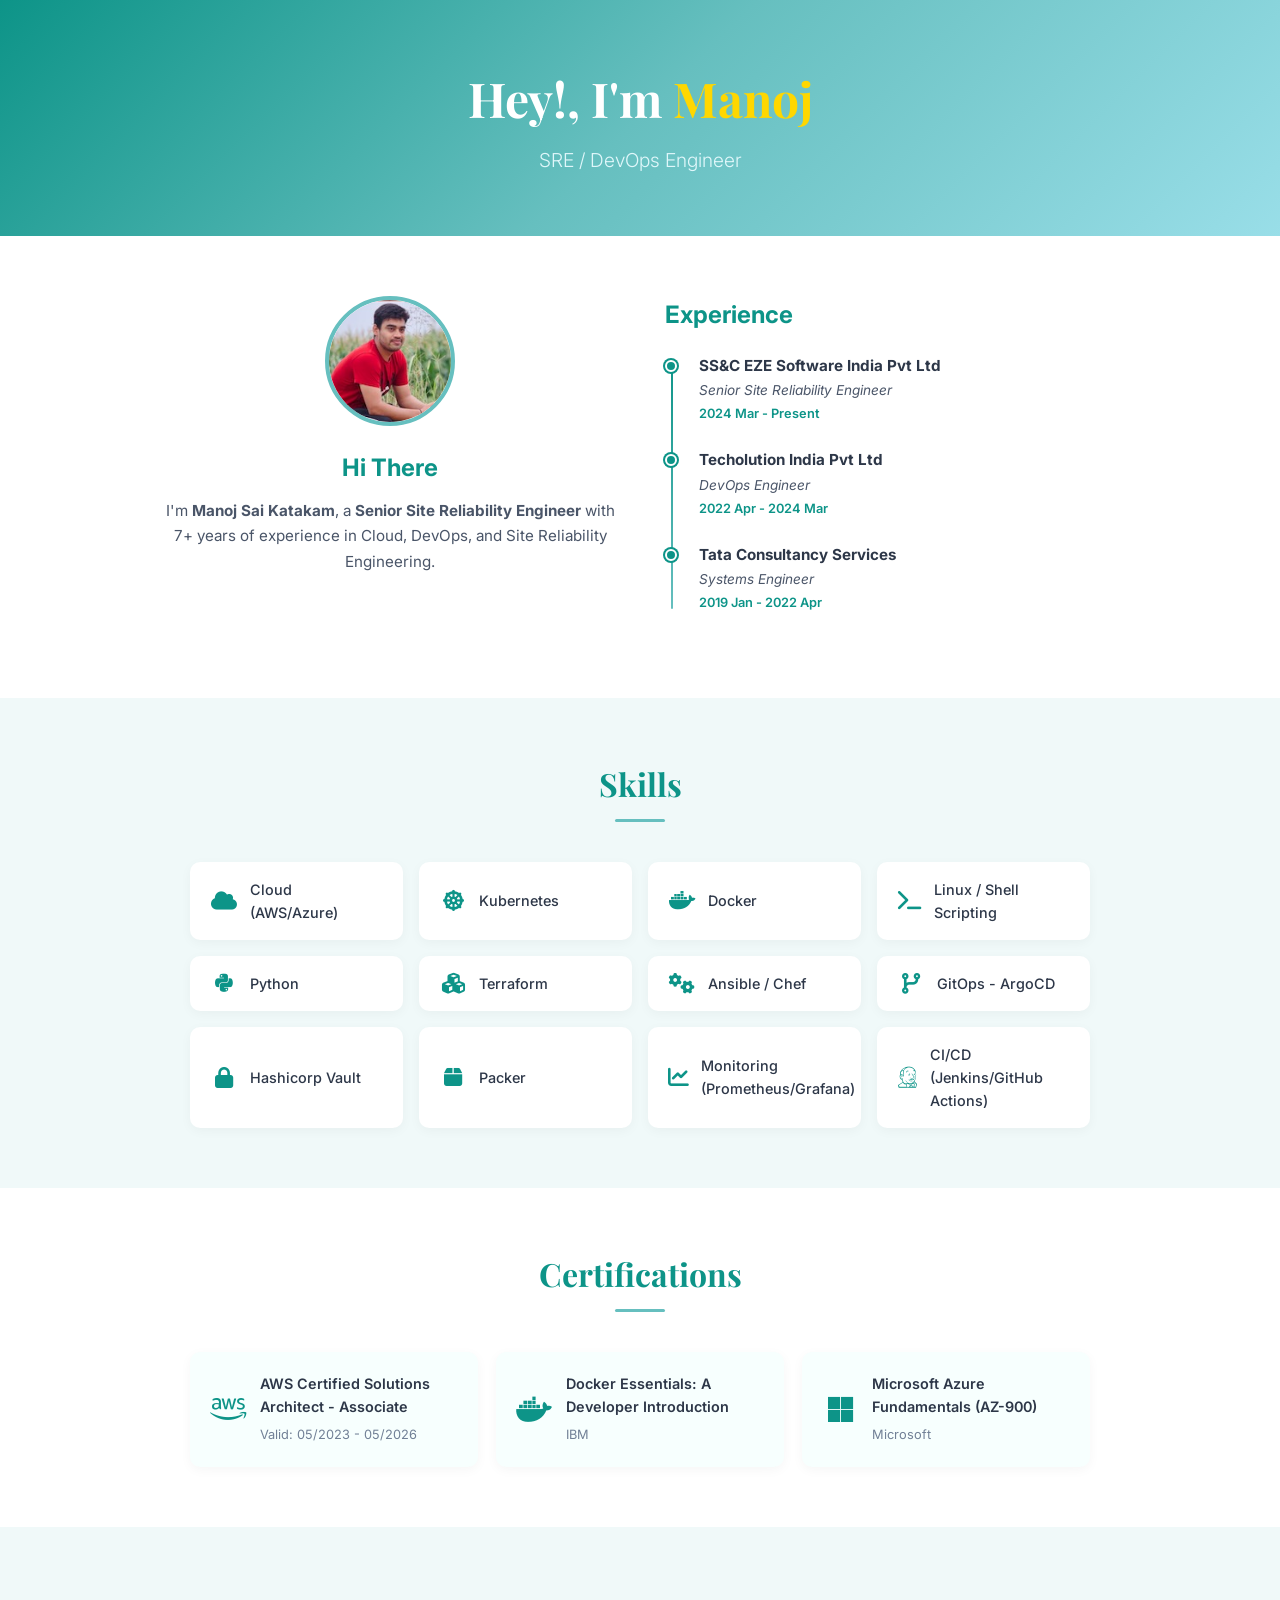
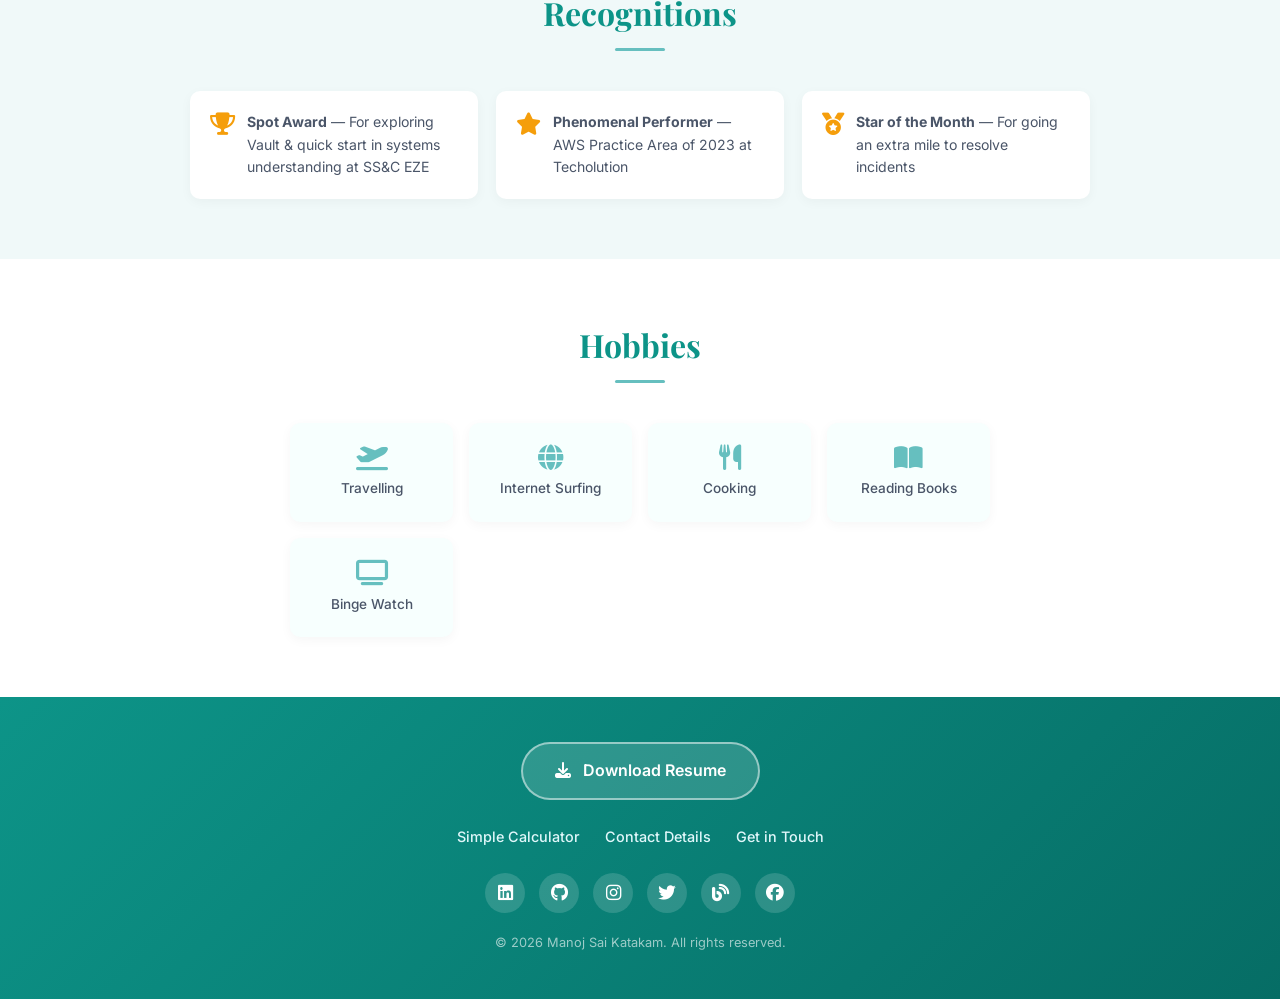
==== commit db844688: "Restructure layout - compact hero, side-by-side intro/experience" ====
--- a/index.html
+++ b/index.html
@@ -11,37 +11,57 @@
 </head>
 <body>
 
-  <!-- Hero Section -->
+  <!-- Hero Section (trimmed) -->
   <section class="hero">
-    <div class="hero-bg">
-      <svg class="cloud cloud-1" viewBox="0 0 200 100" xmlns="http://www.w3.org/2000/svg">
-        <ellipse cx="70" cy="60" rx="50" ry="30" fill="rgba(255,255,255,0.3)"/>
-        <ellipse cx="110" cy="55" rx="40" ry="25" fill="rgba(255,255,255,0.3)"/>
-        <ellipse cx="90" cy="50" rx="45" ry="28" fill="rgba(255,255,255,0.4)"/>
-      </svg>
-      <svg class="cloud cloud-2" viewBox="0 0 200 100" xmlns="http://www.w3.org/2000/svg">
-        <ellipse cx="70" cy="60" rx="50" ry="30" fill="rgba(255,255,255,0.2)"/>
-        <ellipse cx="110" cy="55" rx="40" ry="25" fill="rgba(255,255,255,0.2)"/>
-        <ellipse cx="90" cy="50" rx="45" ry="28" fill="rgba(255,255,255,0.3)"/>
-      </svg>
-    </div>
     <div class="hero-content">
       <h1>Hey!, I'm <span class="highlight">Manoj</span></h1>
       <h2>SRE / DevOps Engineer</h2>
-      <p class="tagline">Building reliable infrastructure at scale</p>
-      <a href="Manojsai-Katakam-SRE.pdf" class="resume-btn" download><i class="fas fa-download"></i> Download Resume</a>
     </div>
   </section>
 
-  <!-- About Section -->
-  <section class="about" id="about">
+  <!-- Intro + Experience Side by Side -->
+  <section class="intro-experience" id="about">
     <div class="container">
-      <div class="about-card">
-        <img class="profile-photo" src="myphoto.jpg" alt="Manoj Sai Katakam">
-        <div class="about-text">
+      <div class="split-layout">
+
+        <!-- Left: Intro -->
+        <div class="intro-side">
+          <img class="profile-photo" src="myphoto.jpg" alt="Manoj Sai Katakam">
           <h2>Hi There</h2>
           <p>I'm <strong>Manoj Sai Katakam</strong>, a <strong>Senior Site Reliability Engineer</strong> with 7+ years of experience in Cloud, DevOps, and Site Reliability Engineering.</p>
         </div>
+
+        <!-- Right: Experience (compact) -->
+        <div class="experience-side">
+          <h2>Experience</h2>
+          <div class="exp-list">
+            <div class="exp-entry">
+              <div class="exp-dot"></div>
+              <div class="exp-info">
+                <h4>SS&C EZE Software India Pvt Ltd</h4>
+                <span class="exp-role">Senior Site Reliability Engineer</span>
+                <span class="exp-date">2024 Mar - Present</span>
+              </div>
+            </div>
+            <div class="exp-entry">
+              <div class="exp-dot"></div>
+              <div class="exp-info">
+                <h4>Techolution India Pvt Ltd</h4>
+                <span class="exp-role">DevOps Engineer</span>
+                <span class="exp-date">2022 Apr - 2024 Mar</span>
+              </div>
+            </div>
+            <div class="exp-entry">
+              <div class="exp-dot"></div>
+              <div class="exp-info">
+                <h4>Tata Consultancy Services</h4>
+                <span class="exp-role">Systems Engineer</span>
+                <span class="exp-date">2019 Jan - 2022 Apr</span>
+              </div>
+            </div>
+          </div>
+        </div>
+
       </div>
     </div>
   </section>
@@ -63,74 +83,6 @@
         <div class="skill-item"><i class="fas fa-box"></i><span>Packer</span></div>
         <div class="skill-item"><i class="fas fa-chart-line"></i><span>Monitoring (Prometheus/Grafana)</span></div>
         <div class="skill-item"><i class="fab fa-jenkins"></i><span>CI/CD (Jenkins/GitHub Actions)</span></div>
-      </div>
-    </div>
-  </section>
-
-  <!-- Experience Section -->
-  <section class="experience" id="experience">
-    <div class="container">
-      <h2 class="section-title">Experience</h2>
-      <div class="timeline">
-
-        <div class="timeline-item">
-          <div class="timeline-dot"></div>
-          <div class="timeline-content">
-            <div class="timeline-header">
-              <h3>SS&C EZE Software India Pvt Ltd, Hyderabad</h3>
-              <span class="timeline-date">2024 Mar - Present</span>
-            </div>
-            <h4>Senior Site Reliability Engineer</h4>
-            <ul>
-              <li>Migrated container platforms from Rancher 1.6 to Amazon EKS, including cluster setup, workload onboarding, Karpenter-based autoscaling, Vault for secrets management, and GitOps-driven deployments.</li>
-              <li>Managed 24×7 on-call operations, responding to system and application alerts, leading incident triage, and driving timely incident resolution to meet SLAs.</li>
-              <li>Executed RDS upgrades, Blue/Green deployments, CA certificate rotations, and MSSQL SSL certificate upgrades with minimal downtime.</li>
-              <li>Drove cloud cost optimization initiatives, including migrating RDS workloads to Aurora Serverless, reducing operational costs.</li>
-              <li>Designed alerting pipelines from Splunk, Grafana, and AWS CloudWatch into Slack and PagerDuty for proactive monitoring.</li>
-              <li>Implemented Chaos Engineering proof of concept using LitmusChaos on Kubernetes clusters and AWS EC2 instances.</li>
-              <li>Optimized AWS CloudWatch costs by defining log retention policies, achieving a 25% reduction in monitoring costs.</li>
-            </ul>
-          </div>
-        </div>
-
-        <div class="timeline-item">
-          <div class="timeline-dot"></div>
-          <div class="timeline-content">
-            <div class="timeline-header">
-              <h3>Techolution India Pvt Ltd</h3>
-              <span class="timeline-date">2022 Apr - 2024 Mar</span>
-            </div>
-            <h4>DevOps Engineer</h4>
-            <ul>
-              <li>Built the core restaurant technology platform from scratch for SonicDriveIn, a US-based restaurant chain company.</li>
-              <li>Managed AWS resources — EC2, S3, EKS, EBS, ELB, Auto-Scaling Groups, RDS, CloudFront, Certificate Manager, IAM, and VPC.</li>
-              <li>Developed end-to-end pipelines to build, test, and deploy applications on Kubernetes clusters.</li>
-              <li>Deployed applications to EKS using ArgoCD and configured infrastructure using Ansible playbooks.</li>
-              <li>Created complete infrastructure automation using Terraform on GoCD CI/CD leveraging GitOps.</li>
-              <li>Managed infrastructure and application secrets using an in-house CLI tool developed in Python.</li>
-              <li>Performed AMI refresh of production EC2 instances and Fortiweb WAF upgrades to maintain security posture.</li>
-            </ul>
-          </div>
-        </div>
-
-        <div class="timeline-item">
-          <div class="timeline-dot"></div>
-          <div class="timeline-content">
-            <div class="timeline-header">
-              <h3>Tata Consultancy Services</h3>
-              <span class="timeline-date">2019 Jan - 2022 Apr</span>
-            </div>
-            <h4>Systems Engineer</h4>
-            <ul>
-              <li>Built CI/CD pipelines integrating Git, Maven, NPM with Jenkins for Java & Node.js applications.</li>
-              <li>Automated deployment of applications and configurations into development, test, and production environments.</li>
-              <li>Created tag-based Docker images and maintained them in Google Container Registry.</li>
-              <li>CentOS/Ubuntu system administration and performance tuning.</li>
-              <li>Resolved Trouble Reports by implementing code changes in Python, Ansible, and shell scripts.</li>
-            </ul>
-          </div>
-        </div>
-
       </div>
     </div>
   </section>
@@ -165,7 +117,7 @@
     </div>
   </section>
 
-  <!-- Achievements Section -->
+  <!-- Recognitions Section -->
   <section class="achievements" id="achievements">
     <div class="container">
       <h2 class="section-title">Recognitions</h2>
@@ -200,8 +152,11 @@
     </div>
   </section>
 
-  <!-- Footer -->
+  <!-- Footer with Download Resume -->
   <footer class="footer">
+    <div class="download-section">
+      <a href="Manojsai-Katakam-SRE.pdf" class="resume-btn" download><i class="fas fa-download"></i> Download Resume</a>
+    </div>
     <div class="footer-links">
       <a href="https://simpleclc.azurewebsites.net/">Simple Calculator</a>
       <a href="contact.html">Contact Details</a>
--- a/styles.css
+++ b/styles.css
@@ -18,64 +18,22 @@
   padding: 0 20px;
 }
 
-/* === Hero Section === */
+/* === Hero Section (trimmed) === */
 .hero {
   position: relative;
-  min-height: 60vh;
+  padding: 60px 20px;
   display: flex;
   align-items: center;
   justify-content: center;
   background: linear-gradient(135deg, #0d9488 0%, #66bfbf 50%, #99dee8 100%);
-  overflow: hidden;
-}
-
-.hero-bg {
-  position: absolute;
-  width: 100%;
-  height: 100%;
-  top: 0;
-  left: 0;
-  pointer-events: none;
-}
-
-.cloud {
-  position: absolute;
-  width: 250px;
-  opacity: 0.8;
-  animation: float 6s ease-in-out infinite;
-}
-
-.cloud-1 {
-  top: 15%;
-  left: 10%;
-  animation-delay: 0s;
-}
-
-.cloud-2 {
-  top: 25%;
-  right: 8%;
-  width: 200px;
-  animation-delay: 2s;
-}
-
-@keyframes float {
-  0%, 100% { transform: translateY(0); }
-  50% { transform: translateY(-15px); }
-}
-
-.hero-content {
-  position: relative;
-  z-index: 2;
-  text-align: center;
-  padding: 40px 20px;
+  text-align: center;
 }
 
 .hero-content h1 {
   font-family: 'Playfair Display', serif;
-  font-size: 3.5rem;
+  font-size: 3rem;
   color: #ffffff;
-  margin-bottom: 10px;
-  text-shadow: 0 2px 10px rgba(0,0,0,0.1);
+  margin-bottom: 8px;
 }
 
 .hero-content h1 .highlight {
@@ -83,87 +41,142 @@
 }
 
 .hero-content h2 {
-  font-size: 1.4rem;
+  font-size: 1.2rem;
   font-weight: 300;
   color: #e0f7fa;
-  margin-bottom: 10px;
-}
-
-.hero-content .tagline {
-  font-size: 1rem;
-  color: rgba(255,255,255,0.8);
-  font-style: italic;
-}
-
-/* === About Section === */
-.about {
-  padding: 80px 20px;
+}
+
+/* === Intro + Experience Split === */
+.intro-experience {
+  padding: 60px 20px;
   background: #ffffff;
 }
 
-.about-card {
-  display: flex;
-  align-items: center;
-  gap: 40px;
-  max-width: 800px;
-  margin: 0 auto;
-  padding: 40px;
-  background: #f7fffe;
-  border-radius: 16px;
-  box-shadow: 0 10px 40px rgba(0,0,0,0.06);
-}
-
-.profile-photo {
-  width: 150px;
-  height: 150px;
+.split-layout {
+  display: grid;
+  grid-template-columns: 1fr 1fr;
+  gap: 50px;
+  align-items: start;
+  max-width: 950px;
+  margin: 0 auto;
+}
+
+.intro-side {
+  text-align: center;
+}
+
+.intro-side .profile-photo {
+  width: 130px;
+  height: 130px;
   border-radius: 50%;
   object-fit: cover;
   border: 4px solid #66bfbf;
-  flex-shrink: 0;
-}
-
-.about-text h2 {
-  font-size: 1.8rem;
-  color: #0d9488;
-  margin-bottom: 12px;
-  text-align: left;
-}
-
-.about-text p {
-  font-size: 1.1rem;
+  margin-bottom: 16px;
+}
+
+.intro-side h2 {
+  font-size: 1.5rem;
+  color: #0d9488;
+  margin-bottom: 10px;
+}
+
+.intro-side p {
+  font-size: 0.95rem;
   color: #4a5568;
-  line-height: 1.8;
-}
-
-/* === Skills Section === */
-.skills {
-  padding: 80px 20px;
-  background: #f0f9f9;
-}
-
+  line-height: 1.7;
+}
+
+.experience-side h2 {
+  font-size: 1.5rem;
+  color: #0d9488;
+  margin-bottom: 20px;
+}
+
+.exp-list {
+  position: relative;
+  padding-left: 20px;
+}
+
+.exp-list::before {
+  content: '';
+  position: absolute;
+  left: 6px;
+  top: 5px;
+  bottom: 5px;
+  width: 2px;
+  background: linear-gradient(to bottom, #0d9488, #66bfbf);
+  border-radius: 2px;
+}
+
+.exp-entry {
+  position: relative;
+  margin-bottom: 24px;
+  padding-left: 14px;
+}
+
+.exp-dot {
+  position: absolute;
+  left: -20px;
+  top: 6px;
+  width: 12px;
+  height: 12px;
+  background: #0d9488;
+  border-radius: 50%;
+  border: 2px solid #ffffff;
+  box-shadow: 0 0 0 2px #0d9488;
+}
+
+.exp-info h4 {
+  font-size: 0.95rem;
+  color: #2d3748;
+  font-weight: 700;
+  margin-bottom: 2px;
+}
+
+.exp-role {
+  display: block;
+  font-size: 0.85rem;
+  color: #4a5568;
+  font-style: italic;
+}
+
+.exp-date {
+  display: block;
+  font-size: 0.8rem;
+  color: #0d9488;
+  font-weight: 600;
+  margin-top: 2px;
+}
+
+/* === Section Title === */
 .section-title {
   font-family: 'Playfair Display', serif;
-  font-size: 2.2rem;
-  color: #0d9488;
-  text-align: center;
-  margin-bottom: 50px;
-  position: relative;
+  font-size: 2rem;
+  color: #0d9488;
+  text-align: center;
+  margin-bottom: 40px;
 }
 
 .section-title::after {
   content: '';
   display: block;
-  width: 60px;
+  width: 50px;
   height: 3px;
   background: #66bfbf;
-  margin: 12px auto 0;
+  margin: 10px auto 0;
   border-radius: 2px;
+}
+
+/* === Skills Section === */
+.skills {
+  padding: 60px 20px;
+  background: #f0f9f9;
 }
 
 .skills-grid {
   display: grid;
   grid-template-columns: repeat(auto-fit, minmax(200px, 1fr));
-  gap: 20px;
+  gap: 16px;
   max-width: 900px;
   margin: 0 auto;
 }
@@ -172,41 +185,132 @@
   display: flex;
   align-items: center;
   gap: 12px;
-  padding: 18px 22px;
+  padding: 16px 20px;
   background: #ffffff;
-  border-radius: 12px;
-  box-shadow: 0 4px 15px rgba(0,0,0,0.04);
+  border-radius: 10px;
+  box-shadow: 0 3px 12px rgba(0,0,0,0.04);
   transition: transform 0.2s, box-shadow 0.2s;
 }
 
 .skill-item:hover {
-  transform: translateY(-3px);
-  box-shadow: 0 8px 25px rgba(0,0,0,0.08);
+  transform: translateY(-2px);
+  box-shadow: 0 6px 20px rgba(0,0,0,0.08);
 }
 
 .skill-item i {
-  font-size: 1.4rem;
-  color: #0d9488;
-  width: 30px;
+  font-size: 1.3rem;
+  color: #0d9488;
+  width: 28px;
   text-align: center;
 }
 
 .skill-item span {
-  font-size: 0.95rem;
+  font-size: 0.9rem;
   font-weight: 500;
   color: #2d3748;
 }
 
+/* === Certifications Section === */
+.certifications {
+  padding: 60px 20px;
+  background: #ffffff;
+}
+
+.cert-grid {
+  display: grid;
+  grid-template-columns: repeat(auto-fit, minmax(280px, 1fr));
+  gap: 18px;
+  max-width: 900px;
+  margin: 0 auto;
+}
+
+.cert-item {
+  display: flex;
+  align-items: center;
+  gap: 14px;
+  padding: 20px;
+  background: #f7fffe;
+  border-radius: 10px;
+  box-shadow: 0 3px 12px rgba(0,0,0,0.04);
+  transition: transform 0.2s;
+}
+
+.cert-item:hover {
+  transform: translateY(-2px);
+}
+
+.cert-item i {
+  font-size: 1.8rem;
+  color: #0d9488;
+  width: 36px;
+  text-align: center;
+  flex-shrink: 0;
+}
+
+.cert-text h4 {
+  font-size: 0.9rem;
+  color: #2d3748;
+  font-weight: 600;
+  margin-bottom: 3px;
+}
+
+.cert-text span {
+  font-size: 0.8rem;
+  color: #718096;
+}
+
+/* === Achievements Section === */
+.achievements {
+  padding: 60px 20px;
+  background: #f0f9f9;
+}
+
+.achievements-grid {
+  display: grid;
+  grid-template-columns: repeat(auto-fit, minmax(280px, 1fr));
+  gap: 18px;
+  max-width: 900px;
+  margin: 0 auto;
+}
+
+.achievement-item {
+  display: flex;
+  align-items: flex-start;
+  gap: 12px;
+  padding: 20px;
+  background: #ffffff;
+  border-radius: 10px;
+  box-shadow: 0 3px 12px rgba(0,0,0,0.04);
+  transition: transform 0.2s;
+}
+
+.achievement-item:hover {
+  transform: translateY(-2px);
+}
+
+.achievement-item i {
+  font-size: 1.4rem;
+  color: #f59e0b;
+  flex-shrink: 0;
+  margin-top: 2px;
+}
+
+.achievement-item p {
+  font-size: 0.88rem;
+  color: #4a5568;
+  line-height: 1.6;
+}
+
 /* === Hobbies Section === */
 .hobbies {
-  padding: 80px 20px;
+  padding: 60px 20px;
   background: #ffffff;
 }
 
 .hobbies-grid {
   display: grid;
-  grid-template-columns: repeat(auto-fit, minmax(180px, 1fr));
-  gap: 20px;
+  grid-template-columns: repeat(auto-fit, minmax(140px, 1fr));
+  gap: 16px;
   max-width: 700px;
   margin: 0 auto;
 }
@@ -215,41 +319,50 @@
   display: flex;
   flex-direction: column;
   align-items: center;
-  gap: 10px;
-  padding: 30px 20px;
+  gap: 8px;
+  padding: 22px 15px;
   background: #f7fffe;
-  border-radius: 12px;
-  box-shadow: 0 4px 15px rgba(0,0,0,0.04);
+  border-radius: 10px;
+  box-shadow: 0 3px 12px rgba(0,0,0,0.04);
   transition: transform 0.2s;
 }
 
 .hobby-item:hover {
-  transform: translateY(-3px);
+  transform: translateY(-2px);
 }
 
 .hobby-item i {
-  font-size: 2rem;
+  font-size: 1.6rem;
   color: #66bfbf;
 }
 
 .hobby-item span {
-  font-size: 0.95rem;
+  font-size: 0.85rem;
   font-weight: 500;
   color: #4a5568;
 }
 
-/* === Resume Download Button === */
+/* === Footer === */
+.footer {
+  background: linear-gradient(135deg, #0d9488, #066d65);
+  padding: 45px 20px;
+  text-align: center;
+}
+
+.download-section {
+  margin-bottom: 25px;
+}
+
 .resume-btn {
   display: inline-block;
-  margin-top: 20px;
-  padding: 12px 28px;
+  padding: 14px 32px;
   background: rgba(255,255,255,0.15);
   color: #ffffff;
   text-decoration: none;
   border-radius: 30px;
-  font-size: 0.95rem;
-  font-weight: 500;
-  border: 2px solid rgba(255,255,255,0.4);
+  font-size: 1rem;
+  font-weight: 600;
+  border: 2px solid rgba(255,255,255,0.5);
   transition: background 0.3s, transform 0.2s;
 }
 
@@ -262,215 +375,18 @@
   margin-right: 8px;
 }
 
-/* === Experience Section === */
-.experience {
-  padding: 80px 20px;
-  background: #ffffff;
-}
-
-.timeline {
-  max-width: 800px;
-  margin: 0 auto;
-  position: relative;
-  padding-left: 30px;
-}
-
-.timeline::before {
-  content: '';
-  position: absolute;
-  left: 8px;
-  top: 0;
-  bottom: 0;
-  width: 3px;
-  background: linear-gradient(to bottom, #0d9488, #66bfbf);
-  border-radius: 2px;
-}
-
-.timeline-item {
-  position: relative;
-  margin-bottom: 40px;
-}
-
-.timeline-dot {
-  position: absolute;
-  left: -26px;
-  top: 5px;
-  width: 14px;
-  height: 14px;
-  background: #0d9488;
-  border-radius: 50%;
-  border: 3px solid #ffffff;
-  box-shadow: 0 0 0 3px #0d9488;
-}
-
-.timeline-content {
-  background: #f7fffe;
-  padding: 25px 30px;
-  border-radius: 12px;
-  box-shadow: 0 4px 15px rgba(0,0,0,0.04);
-}
-
-.timeline-header {
-  display: flex;
-  justify-content: space-between;
-  align-items: flex-start;
-  flex-wrap: wrap;
-  margin-bottom: 5px;
-}
-
-.timeline-header h3 {
-  font-size: 1.1rem;
-  color: #2d3748;
-  font-weight: 700;
-}
-
-.timeline-date {
-  font-size: 0.85rem;
-  color: #0d9488;
-  font-weight: 600;
-  white-space: nowrap;
-}
-
-.timeline-content h4 {
-  font-size: 0.95rem;
-  color: #4a5568;
-  font-weight: 500;
-  font-style: italic;
-  margin-bottom: 12px;
-}
-
-.timeline-content ul {
-  list-style: none;
-  padding: 0;
-}
-
-.timeline-content ul li {
-  position: relative;
-  padding-left: 18px;
-  margin-bottom: 8px;
-  font-size: 0.9rem;
-  color: #4a5568;
-  line-height: 1.6;
-}
-
-.timeline-content ul li::before {
-  content: '▸';
-  position: absolute;
-  left: 0;
-  color: #66bfbf;
-  font-weight: bold;
-}
-
-/* === Certifications Section === */
-.certifications {
-  padding: 80px 20px;
-  background: #f0f9f9;
-}
-
-.cert-grid {
-  display: grid;
-  grid-template-columns: repeat(auto-fit, minmax(300px, 1fr));
-  gap: 20px;
-  max-width: 900px;
-  margin: 0 auto;
-}
-
-.cert-item {
-  display: flex;
-  align-items: center;
-  gap: 16px;
-  padding: 22px 25px;
-  background: #ffffff;
-  border-radius: 12px;
-  box-shadow: 0 4px 15px rgba(0,0,0,0.04);
-  transition: transform 0.2s;
-}
-
-.cert-item:hover {
-  transform: translateY(-2px);
-}
-
-.cert-item i {
-  font-size: 2rem;
-  color: #0d9488;
-  width: 40px;
-  text-align: center;
-  flex-shrink: 0;
-}
-
-.cert-text h4 {
-  font-size: 0.95rem;
-  color: #2d3748;
-  font-weight: 600;
-  margin-bottom: 4px;
-}
-
-.cert-text span {
-  font-size: 0.8rem;
-  color: #718096;
-}
-
-/* === Achievements Section === */
-.achievements {
-  padding: 80px 20px;
-  background: #ffffff;
-}
-
-.achievements-grid {
-  display: grid;
-  grid-template-columns: repeat(auto-fit, minmax(280px, 1fr));
-  gap: 20px;
-  max-width: 900px;
-  margin: 0 auto;
-}
-
-.achievement-item {
-  display: flex;
-  align-items: flex-start;
-  gap: 14px;
-  padding: 22px 25px;
-  background: #f7fffe;
-  border-radius: 12px;
-  box-shadow: 0 4px 15px rgba(0,0,0,0.04);
-  transition: transform 0.2s;
-}
-
-.achievement-item:hover {
-  transform: translateY(-2px);
-}
-
-.achievement-item i {
-  font-size: 1.5rem;
-  color: #f59e0b;
-  flex-shrink: 0;
-  margin-top: 2px;
-}
-
-.achievement-item p {
-  font-size: 0.9rem;
-  color: #4a5568;
-  line-height: 1.6;
-}
-
-/* === Footer === */
-.footer {
-  background: linear-gradient(135deg, #0d9488, #066d65);
-  padding: 50px 20px;
-  text-align: center;
-}
-
 .footer-links {
   display: flex;
   justify-content: center;
   flex-wrap: wrap;
   gap: 25px;
-  margin-bottom: 30px;
+  margin-bottom: 25px;
 }
 
 .footer-links a {
   color: #e0f7fa;
   text-decoration: none;
-  font-size: 0.95rem;
+  font-size: 0.9rem;
   font-weight: 500;
   transition: color 0.2s;
 }
@@ -482,16 +398,16 @@
 .social-links {
   display: flex;
   justify-content: center;
-  gap: 18px;
-  margin-bottom: 25px;
+  gap: 14px;
+  margin-bottom: 20px;
 }
 
 .social-links a {
   display: flex;
   align-items: center;
   justify-content: center;
-  width: 42px;
-  height: 42px;
+  width: 40px;
+  height: 40px;
   border-radius: 50%;
   background: rgba(255,255,255,0.15);
   color: #ffffff;
@@ -507,83 +423,49 @@
 
 .copyright {
   color: rgba(255,255,255,0.6);
-  font-size: 0.85rem;
+  font-size: 0.8rem;
 }
 
 /* === Mobile Responsive === */
 @media (max-width: 768px) {
   .hero-content h1 {
-    font-size: 2.4rem;
+    font-size: 2.2rem;
   }
 
   .hero-content h2 {
-    font-size: 1.1rem;
-  }
-
-  .hero {
-    min-height: 50vh;
-  }
-
-  .about-card {
-    flex-direction: column;
-    text-align: center;
-    padding: 30px 20px;
-    gap: 20px;
-  }
-
-  .about-text h2 {
-    text-align: center;
-  }
-
-  .profile-photo {
-    width: 120px;
-    height: 120px;
+    font-size: 1rem;
+  }
+
+  .split-layout {
+    grid-template-columns: 1fr;
+    gap: 40px;
   }
 
   .skills-grid {
     grid-template-columns: 1fr;
   }
 
+  .cert-grid {
+    grid-template-columns: 1fr;
+  }
+
+  .achievements-grid {
+    grid-template-columns: 1fr;
+  }
+
   .hobbies-grid {
     grid-template-columns: repeat(2, 1fr);
   }
 
   .footer-links {
     flex-direction: column;
-    gap: 12px;
-  }
-
-  .cloud-1 {
-    width: 150px;
-    left: 5%;
-  }
-
-  .cloud-2 {
-    width: 120px;
-    right: 5%;
-  }
-
-  .timeline-header {
-    flex-direction: column;
-    gap: 4px;
-  }
-
-  .timeline-content {
-    padding: 20px;
-  }
-
-  .cert-grid {
-    grid-template-columns: 1fr;
-  }
-
-  .achievements-grid {
-    grid-template-columns: 1fr;
+    gap: 10px;
   }
 }
 
 @media (max-width: 480px) {
   .hero-content h1 {
-    font-size: 2rem;
+    font-size: 1.8rem;
   }
 
   .hobbies-grid {
@@ -591,6 +473,6 @@
   }
 
   .section-title {
-    font-size: 1.8rem;
-  }
-}
+    font-size: 1.6rem;
+  }
+}
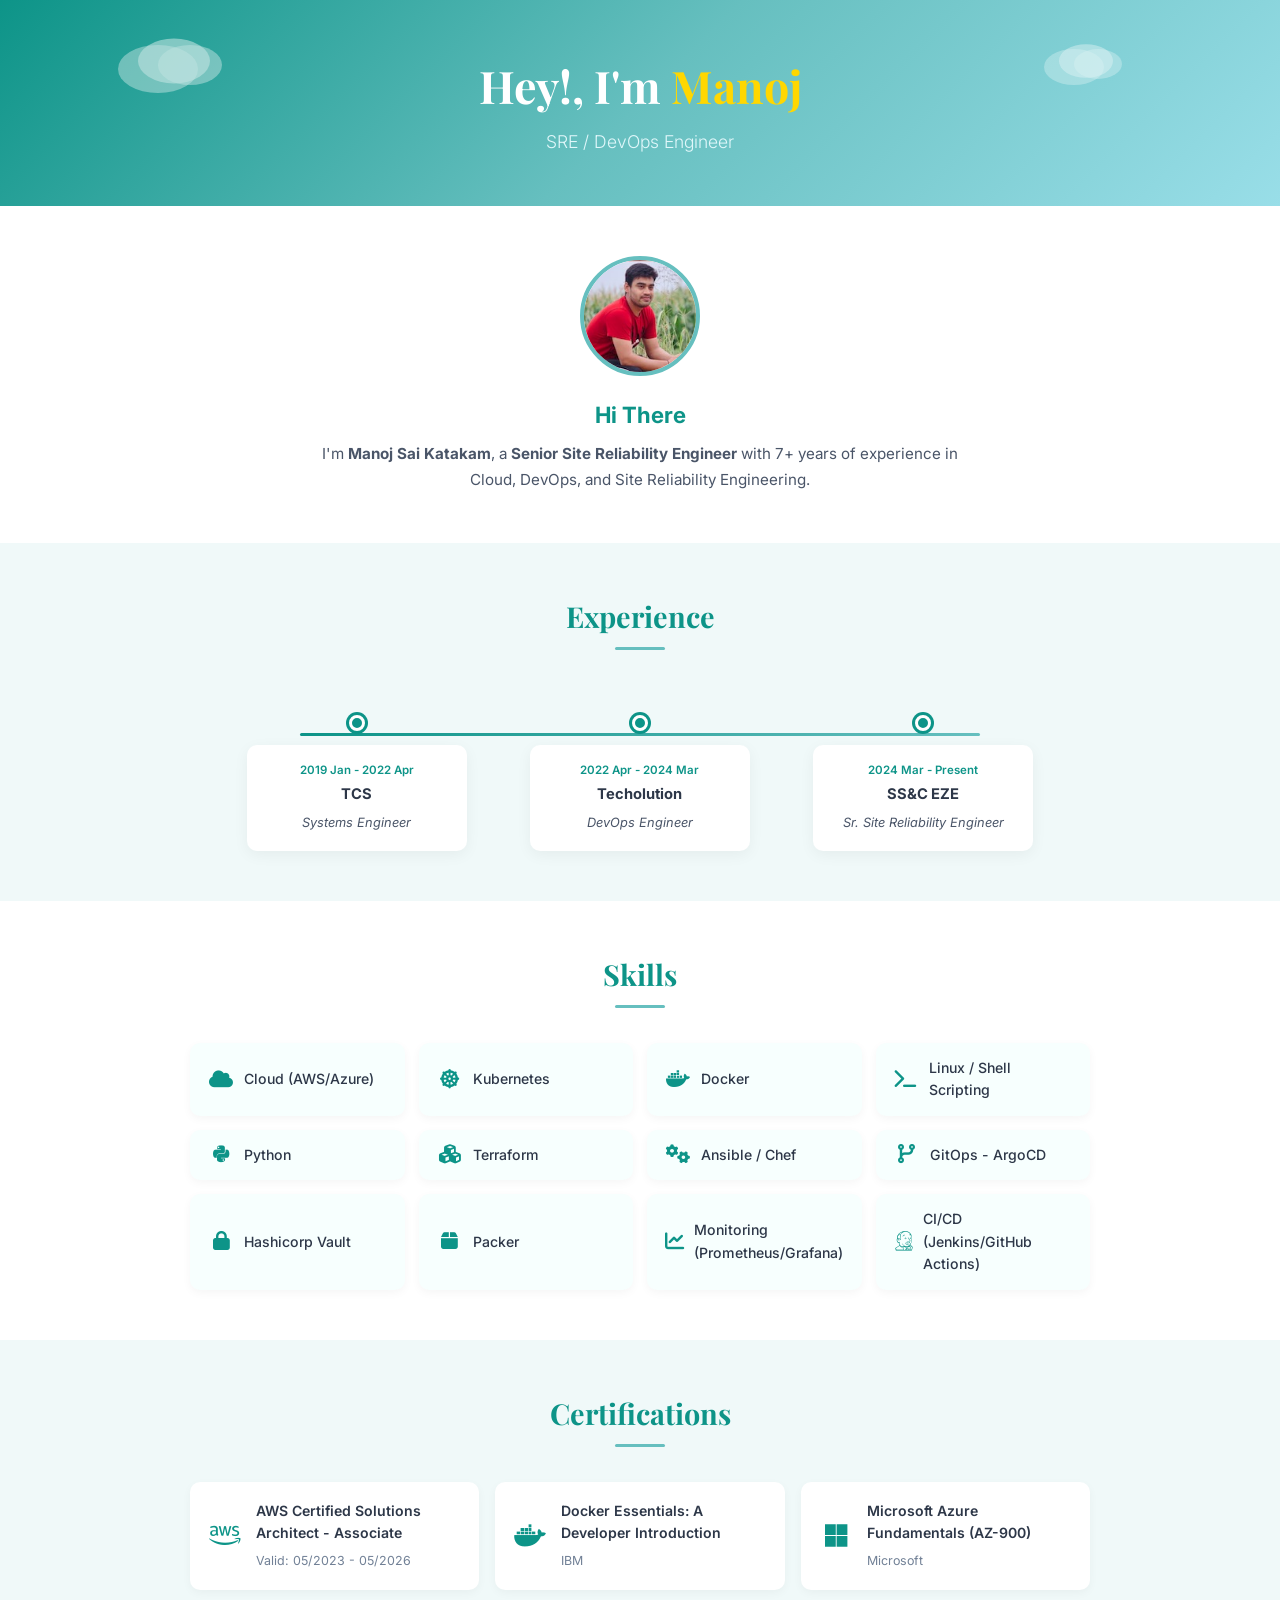
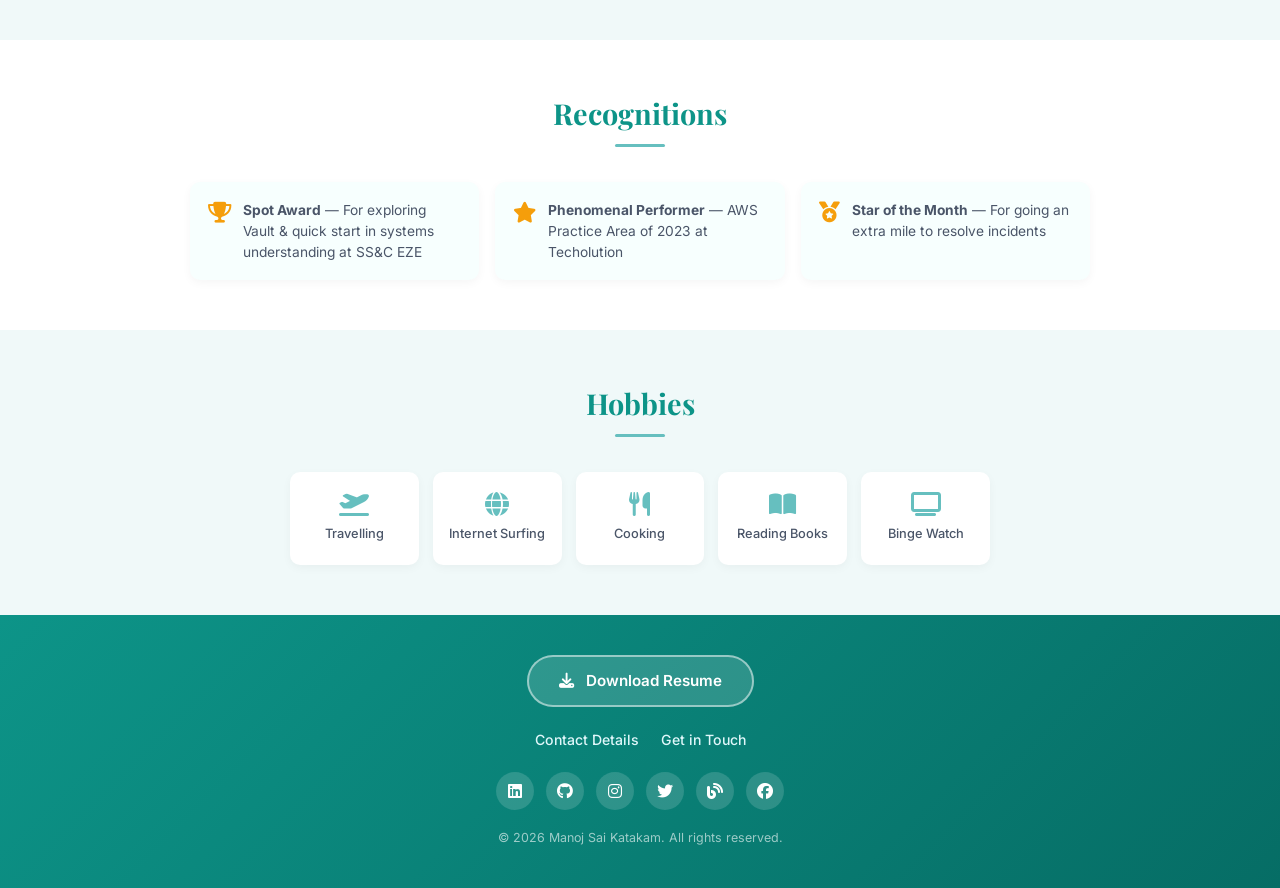
==== commit 5bf3ca20: "Redesign - compact hero, horizontal timeline, download in footer" ====
--- a/index.html
+++ b/index.html
@@ -11,63 +11,73 @@
 </head>
 <body>
 
-  <!-- Hero Section (trimmed) -->
+  <!-- Hero Section (small with clouds) -->
   <section class="hero">
+    <svg class="cloud cloud-1" viewBox="0 0 200 100" xmlns="http://www.w3.org/2000/svg">
+      <ellipse cx="70" cy="60" rx="50" ry="30" fill="rgba(255,255,255,0.5)"/>
+      <ellipse cx="110" cy="55" rx="40" ry="25" fill="rgba(255,255,255,0.5)"/>
+      <ellipse cx="90" cy="50" rx="45" ry="28" fill="rgba(255,255,255,0.6)"/>
+    </svg>
+    <svg class="cloud cloud-2" viewBox="0 0 200 100" xmlns="http://www.w3.org/2000/svg">
+      <ellipse cx="70" cy="60" rx="50" ry="30" fill="rgba(255,255,255,0.4)"/>
+      <ellipse cx="110" cy="55" rx="40" ry="25" fill="rgba(255,255,255,0.4)"/>
+      <ellipse cx="90" cy="50" rx="45" ry="28" fill="rgba(255,255,255,0.5)"/>
+    </svg>
     <div class="hero-content">
       <h1>Hey!, I'm <span class="highlight">Manoj</span></h1>
       <h2>SRE / DevOps Engineer</h2>
     </div>
   </section>
 
-  <!-- Intro + Experience Side by Side -->
-  <section class="intro-experience" id="about">
+  <!-- Intro Section (centered) -->
+  <section class="about">
     <div class="container">
-      <div class="split-layout">
+      <div class="about-card">
+        <img class="profile-photo" src="myphoto.jpg" alt="Manoj Sai Katakam">
+        <h2>Hi There</h2>
+        <p>I'm <strong>Manoj Sai Katakam</strong>, a <strong>Senior Site Reliability Engineer</strong> with 7+ years of experience in Cloud, DevOps, and Site Reliability Engineering.</p>
+      </div>
+    </div>
+  </section>
 
-        <!-- Left: Intro -->
-        <div class="intro-side">
-          <img class="profile-photo" src="myphoto.jpg" alt="Manoj Sai Katakam">
-          <h2>Hi There</h2>
-          <p>I'm <strong>Manoj Sai Katakam</strong>, a <strong>Senior Site Reliability Engineer</strong> with 7+ years of experience in Cloud, DevOps, and Site Reliability Engineering.</p>
-        </div>
-
-        <!-- Right: Experience (compact) -->
-        <div class="experience-side">
-          <h2>Experience</h2>
-          <div class="exp-list">
-            <div class="exp-entry">
-              <div class="exp-dot"></div>
-              <div class="exp-info">
-                <h4>SS&C EZE Software India Pvt Ltd</h4>
-                <span class="exp-role">Senior Site Reliability Engineer</span>
-                <span class="exp-date">2024 Mar - Present</span>
-              </div>
+  <!-- Experience - Horizontal Timeline -->
+  <section class="experience">
+    <div class="container">
+      <h2 class="section-title">Experience</h2>
+      <div class="h-timeline">
+        <div class="h-timeline-line"></div>
+        <div class="h-timeline-items">
+          <div class="h-timeline-item">
+            <div class="h-dot"></div>
+            <div class="h-card">
+              <span class="h-date">2019 Jan - 2022 Apr</span>
+              <h4>TCS</h4>
+              <span class="h-role">Systems Engineer</span>
             </div>
-            <div class="exp-entry">
-              <div class="exp-dot"></div>
-              <div class="exp-info">
-                <h4>Techolution India Pvt Ltd</h4>
-                <span class="exp-role">DevOps Engineer</span>
-                <span class="exp-date">2022 Apr - 2024 Mar</span>
-              </div>
+          </div>
+          <div class="h-timeline-item">
+            <div class="h-dot"></div>
+            <div class="h-card">
+              <span class="h-date">2022 Apr - 2024 Mar</span>
+              <h4>Techolution</h4>
+              <span class="h-role">DevOps Engineer</span>
             </div>
-            <div class="exp-entry">
-              <div class="exp-dot"></div>
-              <div class="exp-info">
-                <h4>Tata Consultancy Services</h4>
-                <span class="exp-role">Systems Engineer</span>
-                <span class="exp-date">2019 Jan - 2022 Apr</span>
-              </div>
+          </div>
+          <div class="h-timeline-item">
+            <div class="h-dot"></div>
+            <div class="h-card">
+              <span class="h-date">2024 Mar - Present</span>
+              <h4>SS&C EZE</h4>
+              <span class="h-role">Sr. Site Reliability Engineer</span>
             </div>
           </div>
         </div>
-
       </div>
     </div>
   </section>
 
   <!-- Skills Section -->
-  <section class="skills" id="skills">
+  <section class="skills">
     <div class="container">
       <h2 class="section-title">Skills</h2>
       <div class="skills-grid">
@@ -88,7 +98,7 @@
   </section>
 
   <!-- Certifications Section -->
-  <section class="certifications" id="certifications">
+  <section class="certifications">
     <div class="container">
       <h2 class="section-title">Certifications</h2>
       <div class="cert-grid">
@@ -118,7 +128,7 @@
   </section>
 
   <!-- Recognitions Section -->
-  <section class="achievements" id="achievements">
+  <section class="achievements">
     <div class="container">
       <h2 class="section-title">Recognitions</h2>
       <div class="achievements-grid">
@@ -139,7 +149,7 @@
   </section>
 
   <!-- Hobbies Section -->
-  <section class="hobbies" id="hobbies">
+  <section class="hobbies">
     <div class="container">
       <h2 class="section-title">Hobbies</h2>
       <div class="hobbies-grid">
@@ -152,13 +162,12 @@
     </div>
   </section>
 
-  <!-- Footer with Download Resume -->
+  <!-- Footer with Download -->
   <footer class="footer">
     <div class="download-section">
       <a href="Manojsai-Katakam-SRE.pdf" class="resume-btn" download><i class="fas fa-download"></i> Download Resume</a>
     </div>
     <div class="footer-links">
-      <a href="https://simpleclc.azurewebsites.net/">Simple Calculator</a>
       <a href="contact.html">Contact Details</a>
       <a href="send.html">Get in Touch</a>
     </div>
--- a/styles.css
+++ b/styles.css
@@ -1,9 +1,5 @@
 /* === Reset & Base === */
-* {
-  margin: 0;
-  padding: 0;
-  box-sizing: border-box;
-}
+* { margin: 0; padding: 0; box-sizing: border-box; }
 
 body {
   font-family: 'Inter', sans-serif;
@@ -18,143 +14,171 @@
   padding: 0 20px;
 }
 
-/* === Hero Section (trimmed) === */
+/* === Hero (reduced height, with clouds) === */
 .hero {
   position: relative;
-  padding: 60px 20px;
+  padding: 50px 20px;
   display: flex;
   align-items: center;
   justify-content: center;
   background: linear-gradient(135deg, #0d9488 0%, #66bfbf 50%, #99dee8 100%);
   text-align: center;
+  overflow: hidden;
+}
+
+.cloud {
+  position: absolute;
+  opacity: 0.7;
+  animation: float 6s ease-in-out infinite;
+}
+
+.cloud-1 { top: 10%; left: 8%; width: 160px; height: 80px; }
+.cloud-2 { top: 15%; right: 10%; width: 120px; height: 60px; animation-delay: 2s; }
+
+@keyframes float {
+  0%, 100% { transform: translateY(0); }
+  50% { transform: translateY(-10px); }
+}
+
+.hero-content {
+  position: relative;
+  z-index: 2;
 }
 
 .hero-content h1 {
   font-family: 'Playfair Display', serif;
-  font-size: 3rem;
+  font-size: 2.8rem;
   color: #ffffff;
-  margin-bottom: 8px;
-}
-
-.hero-content h1 .highlight {
-  color: #ffd700;
-}
+  margin-bottom: 6px;
+}
+
+.hero-content h1 .highlight { color: #ffd700; }
 
 .hero-content h2 {
-  font-size: 1.2rem;
+  font-size: 1.1rem;
   font-weight: 300;
   color: #e0f7fa;
 }
 
-/* === Intro + Experience Split === */
-.intro-experience {
-  padding: 60px 20px;
-  background: #ffffff;
-}
-
-.split-layout {
-  display: grid;
-  grid-template-columns: 1fr 1fr;
-  gap: 50px;
-  align-items: start;
-  max-width: 950px;
-  margin: 0 auto;
-}
-
-.intro-side {
-  text-align: center;
-}
-
-.intro-side .profile-photo {
-  width: 130px;
-  height: 130px;
+/* === About (centered intro) === */
+.about {
+  padding: 50px 20px;
+  background: #ffffff;
+}
+
+.about-card {
+  text-align: center;
+  max-width: 650px;
+  margin: 0 auto;
+}
+
+.profile-photo {
+  width: 120px;
+  height: 120px;
   border-radius: 50%;
   object-fit: cover;
   border: 4px solid #66bfbf;
-  margin-bottom: 16px;
-}
-
-.intro-side h2 {
-  font-size: 1.5rem;
+  margin-bottom: 14px;
+}
+
+.about-card h2 {
+  font-size: 1.4rem;
   color: #0d9488;
-  margin-bottom: 10px;
-}
-
-.intro-side p {
+  margin-bottom: 8px;
+}
+
+.about-card p {
   font-size: 0.95rem;
   color: #4a5568;
   line-height: 1.7;
 }
 
-.experience-side h2 {
-  font-size: 1.5rem;
-  color: #0d9488;
-  margin-bottom: 20px;
-}
-
-.exp-list {
+/* === Experience - Horizontal Timeline === */
+.experience {
+  padding: 50px 20px;
+  background: #f0f9f9;
+}
+
+.h-timeline {
   position: relative;
-  padding-left: 20px;
-}
-
-.exp-list::before {
-  content: '';
+  max-width: 850px;
+  margin: 0 auto;
+  padding-top: 30px;
+}
+
+.h-timeline-line {
   position: absolute;
-  left: 6px;
-  top: 5px;
-  bottom: 5px;
-  width: 2px;
-  background: linear-gradient(to bottom, #0d9488, #66bfbf);
+  top: 48px;
+  left: 10%;
+  right: 10%;
+  height: 3px;
+  background: linear-gradient(to right, #0d9488, #66bfbf);
   border-radius: 2px;
 }
 
-.exp-entry {
+.h-timeline-items {
+  display: flex;
+  justify-content: space-between;
   position: relative;
-  margin-bottom: 24px;
-  padding-left: 14px;
-}
-
-.exp-dot {
-  position: absolute;
-  left: -20px;
-  top: 6px;
-  width: 12px;
-  height: 12px;
+}
+
+.h-timeline-item {
+  display: flex;
+  flex-direction: column;
+  align-items: center;
+  flex: 1;
+  position: relative;
+}
+
+.h-dot {
+  width: 16px;
+  height: 16px;
   background: #0d9488;
   border-radius: 50%;
-  border: 2px solid #ffffff;
-  box-shadow: 0 0 0 2px #0d9488;
-}
-
-.exp-info h4 {
-  font-size: 0.95rem;
+  border: 3px solid #ffffff;
+  box-shadow: 0 0 0 3px #0d9488;
+  margin-bottom: 14px;
+  z-index: 1;
+}
+
+.h-card {
+  text-align: center;
+  padding: 16px 12px;
+  background: #ffffff;
+  border-radius: 10px;
+  box-shadow: 0 4px 15px rgba(0,0,0,0.05);
+  width: 100%;
+  max-width: 220px;
+}
+
+.h-date {
+  font-size: 0.72rem;
+  color: #0d9488;
+  font-weight: 600;
+  display: block;
+  margin-bottom: 4px;
+}
+
+.h-card h4 {
+  font-size: 0.92rem;
   color: #2d3748;
   font-weight: 700;
   margin-bottom: 2px;
 }
 
-.exp-role {
-  display: block;
-  font-size: 0.85rem;
+.h-role {
+  font-size: 0.8rem;
   color: #4a5568;
   font-style: italic;
-}
-
-.exp-date {
-  display: block;
-  font-size: 0.8rem;
-  color: #0d9488;
-  font-weight: 600;
-  margin-top: 2px;
 }
 
 /* === Section Title === */
 .section-title {
   font-family: 'Playfair Display', serif;
-  font-size: 2rem;
+  font-size: 1.8rem;
   color: #0d9488;
   text-align: center;
-  margin-bottom: 40px;
+  margin-bottom: 35px;
 }
 
 .section-title::after {
@@ -163,20 +187,20 @@
   width: 50px;
   height: 3px;
   background: #66bfbf;
-  margin: 10px auto 0;
+  margin: 8px auto 0;
   border-radius: 2px;
 }
 
-/* === Skills Section === */
+/* === Skills === */
 .skills {
-  padding: 60px 20px;
-  background: #f0f9f9;
+  padding: 50px 20px;
+  background: #ffffff;
 }
 
 .skills-grid {
   display: grid;
   grid-template-columns: repeat(auto-fit, minmax(200px, 1fr));
-  gap: 16px;
+  gap: 14px;
   max-width: 900px;
   margin: 0 auto;
 }
@@ -184,42 +208,42 @@
 .skill-item {
   display: flex;
   align-items: center;
-  gap: 12px;
-  padding: 16px 20px;
-  background: #ffffff;
+  gap: 10px;
+  padding: 14px 18px;
+  background: #f7fffe;
   border-radius: 10px;
-  box-shadow: 0 3px 12px rgba(0,0,0,0.04);
+  box-shadow: 0 3px 10px rgba(0,0,0,0.04);
   transition: transform 0.2s, box-shadow 0.2s;
 }
 
 .skill-item:hover {
   transform: translateY(-2px);
-  box-shadow: 0 6px 20px rgba(0,0,0,0.08);
+  box-shadow: 0 6px 18px rgba(0,0,0,0.08);
 }
 
 .skill-item i {
-  font-size: 1.3rem;
+  font-size: 1.2rem;
   color: #0d9488;
-  width: 28px;
+  width: 26px;
   text-align: center;
 }
 
 .skill-item span {
-  font-size: 0.9rem;
+  font-size: 0.88rem;
   font-weight: 500;
   color: #2d3748;
 }
 
-/* === Certifications Section === */
+/* === Certifications === */
 .certifications {
-  padding: 60px 20px;
-  background: #ffffff;
+  padding: 50px 20px;
+  background: #f0f9f9;
 }
 
 .cert-grid {
   display: grid;
   grid-template-columns: repeat(auto-fit, minmax(280px, 1fr));
-  gap: 18px;
+  gap: 16px;
   max-width: 900px;
   margin: 0 auto;
 }
@@ -228,47 +252,45 @@
   display: flex;
   align-items: center;
   gap: 14px;
-  padding: 20px;
-  background: #f7fffe;
+  padding: 18px;
+  background: #ffffff;
   border-radius: 10px;
-  box-shadow: 0 3px 12px rgba(0,0,0,0.04);
+  box-shadow: 0 3px 10px rgba(0,0,0,0.04);
   transition: transform 0.2s;
 }
 
-.cert-item:hover {
-  transform: translateY(-2px);
-}
+.cert-item:hover { transform: translateY(-2px); }
 
 .cert-item i {
-  font-size: 1.8rem;
+  font-size: 1.6rem;
   color: #0d9488;
-  width: 36px;
+  width: 34px;
   text-align: center;
   flex-shrink: 0;
 }
 
 .cert-text h4 {
-  font-size: 0.9rem;
+  font-size: 0.88rem;
   color: #2d3748;
   font-weight: 600;
-  margin-bottom: 3px;
+  margin-bottom: 2px;
 }
 
 .cert-text span {
-  font-size: 0.8rem;
+  font-size: 0.78rem;
   color: #718096;
 }
 
-/* === Achievements Section === */
+/* === Achievements === */
 .achievements {
-  padding: 60px 20px;
-  background: #f0f9f9;
+  padding: 50px 20px;
+  background: #ffffff;
 }
 
 .achievements-grid {
   display: grid;
   grid-template-columns: repeat(auto-fit, minmax(280px, 1fr));
-  gap: 18px;
+  gap: 16px;
   max-width: 900px;
   margin: 0 auto;
 }
@@ -277,40 +299,38 @@
   display: flex;
   align-items: flex-start;
   gap: 12px;
-  padding: 20px;
-  background: #ffffff;
+  padding: 18px;
+  background: #f7fffe;
   border-radius: 10px;
-  box-shadow: 0 3px 12px rgba(0,0,0,0.04);
+  box-shadow: 0 3px 10px rgba(0,0,0,0.04);
   transition: transform 0.2s;
 }
 
-.achievement-item:hover {
-  transform: translateY(-2px);
-}
+.achievement-item:hover { transform: translateY(-2px); }
 
 .achievement-item i {
-  font-size: 1.4rem;
+  font-size: 1.3rem;
   color: #f59e0b;
   flex-shrink: 0;
   margin-top: 2px;
 }
 
 .achievement-item p {
-  font-size: 0.88rem;
+  font-size: 0.86rem;
   color: #4a5568;
-  line-height: 1.6;
-}
-
-/* === Hobbies Section === */
+  line-height: 1.5;
+}
+
+/* === Hobbies === */
 .hobbies {
-  padding: 60px 20px;
-  background: #ffffff;
+  padding: 50px 20px;
+  background: #f0f9f9;
 }
 
 .hobbies-grid {
   display: grid;
-  grid-template-columns: repeat(auto-fit, minmax(140px, 1fr));
-  gap: 16px;
+  grid-template-columns: repeat(5, 1fr);
+  gap: 14px;
   max-width: 700px;
   margin: 0 auto;
 }
@@ -320,47 +340,34 @@
   flex-direction: column;
   align-items: center;
   gap: 8px;
-  padding: 22px 15px;
-  background: #f7fffe;
+  padding: 20px 10px;
+  background: #ffffff;
   border-radius: 10px;
-  box-shadow: 0 3px 12px rgba(0,0,0,0.04);
+  box-shadow: 0 3px 10px rgba(0,0,0,0.04);
   transition: transform 0.2s;
 }
 
-.hobby-item:hover {
-  transform: translateY(-2px);
-}
-
-.hobby-item i {
-  font-size: 1.6rem;
-  color: #66bfbf;
-}
-
-.hobby-item span {
-  font-size: 0.85rem;
-  font-weight: 500;
-  color: #4a5568;
-}
+.hobby-item:hover { transform: translateY(-2px); }
+.hobby-item i { font-size: 1.5rem; color: #66bfbf; }
+.hobby-item span { font-size: 0.8rem; font-weight: 500; color: #4a5568; text-align: center; }
 
 /* === Footer === */
 .footer {
   background: linear-gradient(135deg, #0d9488, #066d65);
-  padding: 45px 20px;
-  text-align: center;
-}
-
-.download-section {
-  margin-bottom: 25px;
-}
+  padding: 40px 20px;
+  text-align: center;
+}
+
+.download-section { margin-bottom: 22px; }
 
 .resume-btn {
   display: inline-block;
-  padding: 14px 32px;
+  padding: 12px 30px;
   background: rgba(255,255,255,0.15);
   color: #ffffff;
   text-decoration: none;
   border-radius: 30px;
-  font-size: 1rem;
+  font-size: 0.95rem;
   font-weight: 600;
   border: 2px solid rgba(255,255,255,0.5);
   transition: background 0.3s, transform 0.2s;
@@ -371,47 +378,43 @@
   transform: translateY(-2px);
 }
 
-.resume-btn i {
-  margin-right: 8px;
-}
+.resume-btn i { margin-right: 8px; }
 
 .footer-links {
   display: flex;
   justify-content: center;
   flex-wrap: wrap;
-  gap: 25px;
-  margin-bottom: 25px;
+  gap: 22px;
+  margin-bottom: 20px;
 }
 
 .footer-links a {
   color: #e0f7fa;
   text-decoration: none;
-  font-size: 0.9rem;
+  font-size: 0.88rem;
   font-weight: 500;
   transition: color 0.2s;
 }
 
-.footer-links a:hover {
-  color: #ffffff;
-}
+.footer-links a:hover { color: #ffffff; }
 
 .social-links {
   display: flex;
   justify-content: center;
-  gap: 14px;
-  margin-bottom: 20px;
+  gap: 12px;
+  margin-bottom: 18px;
 }
 
 .social-links a {
   display: flex;
   align-items: center;
   justify-content: center;
-  width: 40px;
-  height: 40px;
+  width: 38px;
+  height: 38px;
   border-radius: 50%;
   background: rgba(255,255,255,0.15);
   color: #ffffff;
-  font-size: 1.1rem;
+  font-size: 1rem;
   text-decoration: none;
   transition: background 0.2s, transform 0.2s;
 }
@@ -423,56 +426,37 @@
 
 .copyright {
   color: rgba(255,255,255,0.6);
-  font-size: 0.8rem;
-}
-
-/* === Mobile Responsive === */
+  font-size: 0.78rem;
+}
+
+/* === Mobile === */
 @media (max-width: 768px) {
-  .hero-content h1 {
-    font-size: 2.2rem;
+  .hero-content h1 { font-size: 2.2rem; }
+  .hero-content h2 { font-size: 1rem; }
+  .cloud-1 { width: 110px; height: 55px; }
+  .cloud-2 { width: 90px; height: 45px; }
+
+  .h-timeline-items {
+    flex-direction: column;
+    align-items: center;
+    gap: 20px;
   }
 
-  .hero-content h2 {
-    font-size: 1rem;
+  .h-timeline-line {
+    display: none;
   }
 
-  .split-layout {
-    grid-template-columns: 1fr;
-    gap: 40px;
-  }
-
-  .skills-grid {
-    grid-template-columns: 1fr;
-  }
-
-  .cert-grid {
-    grid-template-columns: 1fr;
-  }
-
-  .achievements-grid {
-    grid-template-columns: 1fr;
-  }
-
-  .hobbies-grid {
-    grid-template-columns: repeat(2, 1fr);
-  }
-
-  .footer-links {
-    flex-direction: column;
-    gap: 10px;
-  }
+  .h-card { max-width: 100%; }
+
+  .skills-grid { grid-template-columns: 1fr; }
+  .cert-grid { grid-template-columns: 1fr; }
+  .achievements-grid { grid-template-columns: 1fr; }
+  .hobbies-grid { grid-template-columns: repeat(2, 1fr); }
+  .footer-links { flex-direction: column; gap: 10px; }
 }
 
 @media (max-width: 480px) {
-  .hero-content h1 {
-    font-size: 1.8rem;
-  }
-
-  .hobbies-grid {
-    grid-template-columns: 1fr;
-  }
-
-  .section-title {
-    font-size: 1.6rem;
-  }
-}
+  .hero-content h1 { font-size: 1.8rem; }
+  .hobbies-grid { grid-template-columns: 1fr; }
+  .section-title { font-size: 1.5rem; }
+}
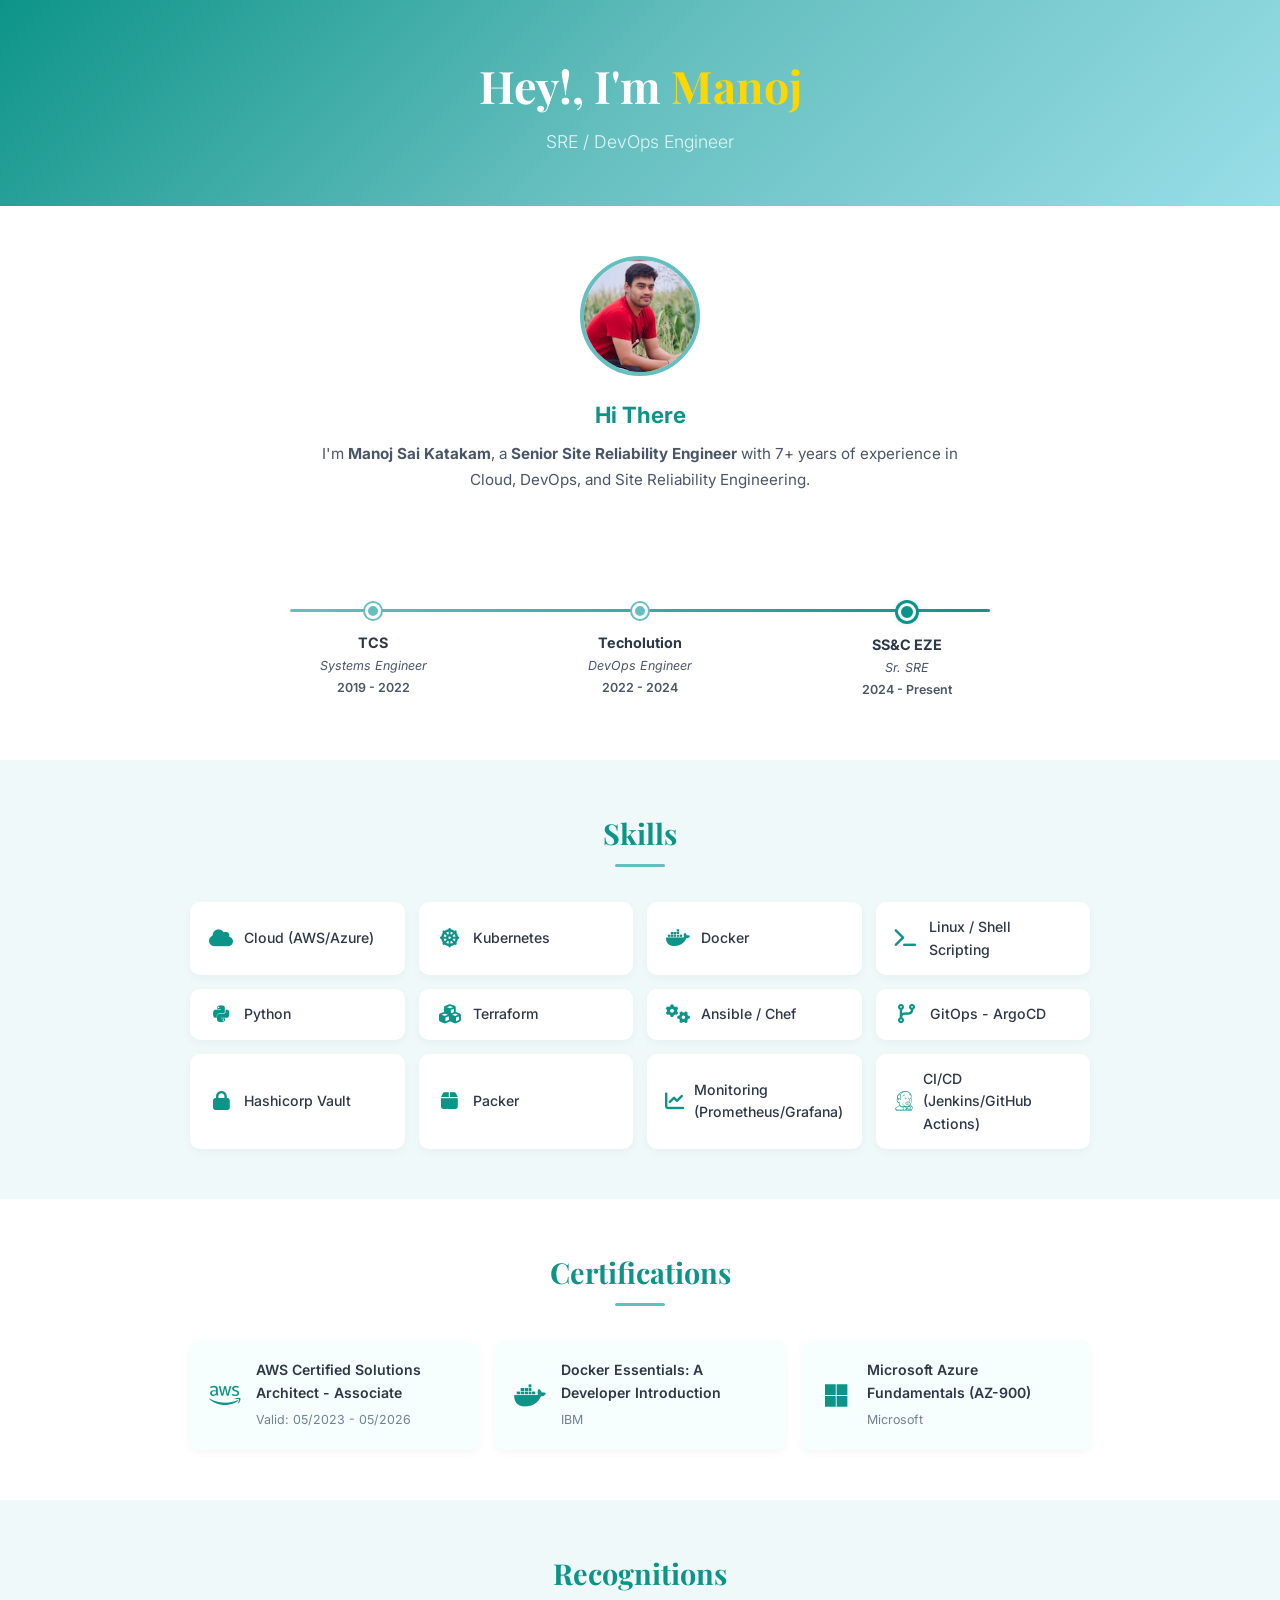
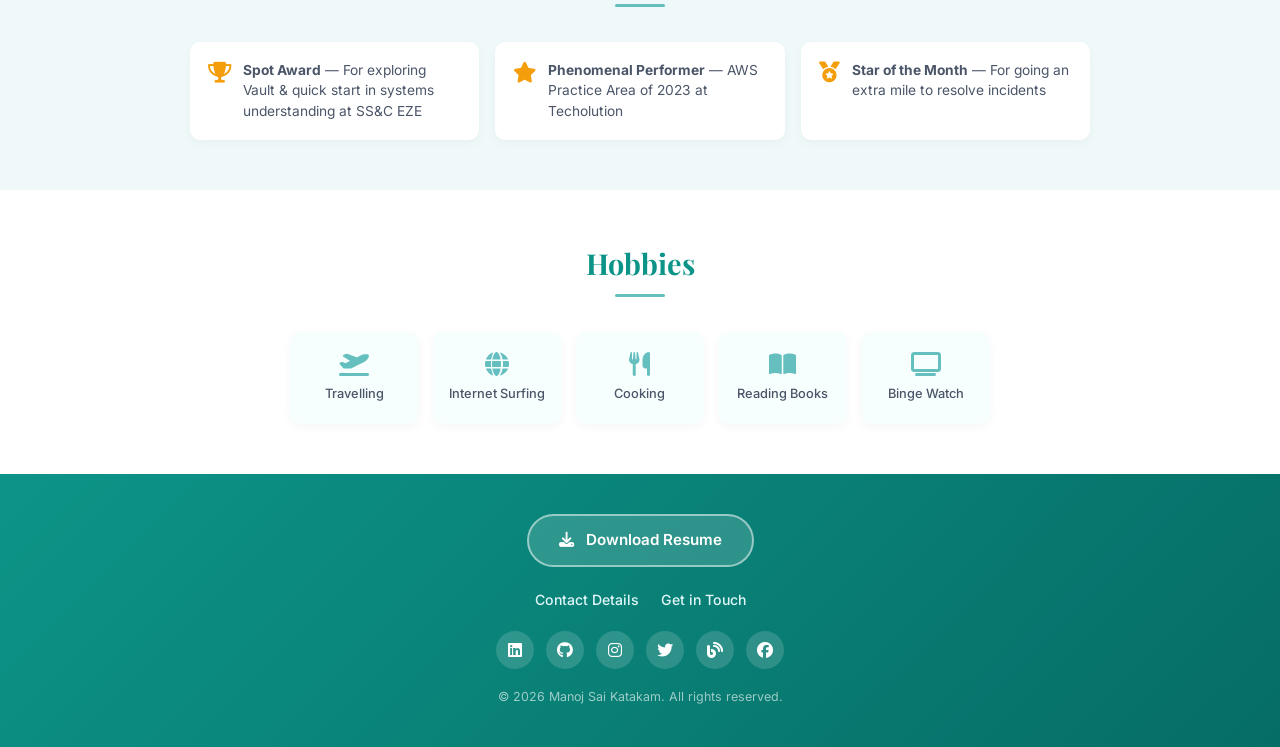
==== commit a16a79af: "Fix clouds, center intro, horizontal milestone timeline" ====
--- a/index.html
+++ b/index.html
@@ -13,23 +13,15 @@
 
   <!-- Hero Section (small with clouds) -->
   <section class="hero">
-    <svg class="cloud cloud-1" viewBox="0 0 200 100" xmlns="http://www.w3.org/2000/svg">
-      <ellipse cx="70" cy="60" rx="50" ry="30" fill="rgba(255,255,255,0.5)"/>
-      <ellipse cx="110" cy="55" rx="40" ry="25" fill="rgba(255,255,255,0.5)"/>
-      <ellipse cx="90" cy="50" rx="45" ry="28" fill="rgba(255,255,255,0.6)"/>
-    </svg>
-    <svg class="cloud cloud-2" viewBox="0 0 200 100" xmlns="http://www.w3.org/2000/svg">
-      <ellipse cx="70" cy="60" rx="50" ry="30" fill="rgba(255,255,255,0.4)"/>
-      <ellipse cx="110" cy="55" rx="40" ry="25" fill="rgba(255,255,255,0.4)"/>
-      <ellipse cx="90" cy="50" rx="45" ry="28" fill="rgba(255,255,255,0.5)"/>
-    </svg>
+    <img class="cloud cloud-1" src="https://www.pngall.com/wp-content/uploads/2/White-Cloud-PNG-Free-Image.png" alt="">
+    <img class="cloud cloud-2" src="https://www.pngall.com/wp-content/uploads/2/White-Cloud-PNG-Free-Image.png" alt="">
     <div class="hero-content">
       <h1>Hey!, I'm <span class="highlight">Manoj</span></h1>
       <h2>SRE / DevOps Engineer</h2>
     </div>
   </section>
 
-  <!-- Intro Section (centered) -->
+  <!-- Intro Section (centered, full width) -->
   <section class="about">
     <div class="container">
       <div class="about-card">
@@ -40,36 +32,33 @@
     </div>
   </section>
 
-  <!-- Experience - Horizontal Timeline -->
+  <!-- Experience - Horizontal Milestones (no heading) -->
   <section class="experience">
     <div class="container">
-      <h2 class="section-title">Experience</h2>
-      <div class="h-timeline">
-        <div class="h-timeline-line"></div>
-        <div class="h-timeline-items">
-          <div class="h-timeline-item">
-            <div class="h-dot"></div>
-            <div class="h-card">
-              <span class="h-date">2019 Jan - 2022 Apr</span>
-              <h4>TCS</h4>
-              <span class="h-role">Systems Engineer</span>
-            </div>
+      <div class="milestone-track">
+        <div class="milestone-line"></div>
+        <div class="milestone-item">
+          <div class="milestone-dot"></div>
+          <div class="milestone-label">
+            <strong>TCS</strong>
+            <span>Systems Engineer</span>
+            <span class="milestone-date">2019 - 2022</span>
           </div>
-          <div class="h-timeline-item">
-            <div class="h-dot"></div>
-            <div class="h-card">
-              <span class="h-date">2022 Apr - 2024 Mar</span>
-              <h4>Techolution</h4>
-              <span class="h-role">DevOps Engineer</span>
-            </div>
+        </div>
+        <div class="milestone-item">
+          <div class="milestone-dot"></div>
+          <div class="milestone-label">
+            <strong>Techolution</strong>
+            <span>DevOps Engineer</span>
+            <span class="milestone-date">2022 - 2024</span>
           </div>
-          <div class="h-timeline-item">
-            <div class="h-dot"></div>
-            <div class="h-card">
-              <span class="h-date">2024 Mar - Present</span>
-              <h4>SS&C EZE</h4>
-              <span class="h-role">Sr. Site Reliability Engineer</span>
-            </div>
+        </div>
+        <div class="milestone-item">
+          <div class="milestone-dot active-dot"></div>
+          <div class="milestone-label">
+            <strong>SS&C EZE</strong>
+            <span>Sr. SRE</span>
+            <span class="milestone-date">2024 - Present</span>
           </div>
         </div>
       </div>
@@ -162,7 +151,7 @@
     </div>
   </section>
 
-  <!-- Footer with Download -->
+  <!-- Footer -->
   <footer class="footer">
     <div class="download-section">
       <a href="Manojsai-Katakam-SRE.pdf" class="resume-btn" download><i class="fas fa-download"></i> Download Resume</a>
--- a/styles.css
+++ b/styles.css
@@ -14,7 +14,7 @@
   padding: 0 20px;
 }
 
-/* === Hero (reduced height, with clouds) === */
+/* === Hero (reduced, with cloud images) === */
 .hero {
   position: relative;
   padding: 50px 20px;
@@ -28,12 +28,22 @@
 
 .cloud {
   position: absolute;
-  opacity: 0.7;
+  opacity: 0.6;
   animation: float 6s ease-in-out infinite;
 }
 
-.cloud-1 { top: 10%; left: 8%; width: 160px; height: 80px; }
-.cloud-2 { top: 15%; right: 10%; width: 120px; height: 60px; animation-delay: 2s; }
+.cloud-1 {
+  top: 10%;
+  left: 5%;
+  width: 180px;
+}
+
+.cloud-2 {
+  top: 20%;
+  right: 8%;
+  width: 140px;
+  animation-delay: 2s;
+}
 
 @keyframes float {
   0%, 100% { transform: translateY(0); }
@@ -60,7 +70,7 @@
   color: #e0f7fa;
 }
 
-/* === About (centered intro) === */
+/* === About (centered) === */
 .about {
   padding: 50px 20px;
   background: #ffffff;
@@ -93,83 +103,81 @@
   line-height: 1.7;
 }
 
-/* === Experience - Horizontal Timeline === */
+/* === Experience - Horizontal Milestones === */
 .experience {
-  padding: 50px 20px;
-  background: #f0f9f9;
-}
-
-.h-timeline {
+  padding: 40px 20px 60px;
+  background: #ffffff;
+}
+
+.milestone-track {
   position: relative;
-  max-width: 850px;
-  margin: 0 auto;
-  padding-top: 30px;
-}
-
-.h-timeline-line {
+  display: flex;
+  justify-content: space-between;
+  align-items: flex-start;
+  max-width: 800px;
+  margin: 0 auto;
+  padding-top: 20px;
+}
+
+.milestone-line {
   position: absolute;
-  top: 48px;
-  left: 10%;
-  right: 10%;
+  top: 26px;
+  left: 50px;
+  right: 50px;
   height: 3px;
-  background: linear-gradient(to right, #0d9488, #66bfbf);
+  background: linear-gradient(to right, #66bfbf, #0d9488);
   border-radius: 2px;
 }
 
-.h-timeline-items {
-  display: flex;
-  justify-content: space-between;
+.milestone-item {
+  display: flex;
+  flex-direction: column;
+  align-items: center;
   position: relative;
-}
-
-.h-timeline-item {
-  display: flex;
-  flex-direction: column;
-  align-items: center;
+  z-index: 1;
   flex: 1;
-  position: relative;
-}
-
-.h-dot {
+}
+
+.milestone-dot {
   width: 16px;
   height: 16px;
-  background: #0d9488;
+  background: #66bfbf;
   border-radius: 50%;
   border: 3px solid #ffffff;
-  box-shadow: 0 0 0 3px #0d9488;
-  margin-bottom: 14px;
-  z-index: 1;
-}
-
-.h-card {
-  text-align: center;
-  padding: 16px 12px;
-  background: #ffffff;
-  border-radius: 10px;
-  box-shadow: 0 4px 15px rgba(0,0,0,0.05);
-  width: 100%;
-  max-width: 220px;
-}
-
-.h-date {
+  box-shadow: 0 0 0 2px #66bfbf;
+  margin-bottom: 12px;
+}
+
+.milestone-dot.active-dot {
+  background: #0d9488;
+  box-shadow: 0 0 0 3px #0d9488, 0 0 10px rgba(13,148,136,0.4);
+  width: 18px;
+  height: 18px;
+}
+
+.milestone-label {
+  text-align: center;
+  display: flex;
+  flex-direction: column;
+  gap: 2px;
+}
+
+.milestone-label strong {
+  font-size: 0.9rem;
+  color: #2d3748;
+}
+
+.milestone-label span {
+  font-size: 0.78rem;
+  color: #4a5568;
+  font-style: italic;
+}
+
+.milestone-date {
   font-size: 0.72rem;
   color: #0d9488;
   font-weight: 600;
-  display: block;
-  margin-bottom: 4px;
-}
-
-.h-card h4 {
-  font-size: 0.92rem;
-  color: #2d3748;
-  font-weight: 700;
-  margin-bottom: 2px;
-}
-
-.h-role {
-  font-size: 0.8rem;
-  color: #4a5568;
-  font-style: italic;
+  font-style: normal !important;
 }
 
 /* === Section Title === */
@@ -194,7 +202,7 @@
 /* === Skills === */
 .skills {
   padding: 50px 20px;
-  background: #ffffff;
+  background: #f0f9f9;
 }
 
 .skills-grid {
@@ -210,7 +218,7 @@
   align-items: center;
   gap: 10px;
   padding: 14px 18px;
-  background: #f7fffe;
+  background: #ffffff;
   border-radius: 10px;
   box-shadow: 0 3px 10px rgba(0,0,0,0.04);
   transition: transform 0.2s, box-shadow 0.2s;
@@ -237,7 +245,7 @@
 /* === Certifications === */
 .certifications {
   padding: 50px 20px;
-  background: #f0f9f9;
+  background: #ffffff;
 }
 
 .cert-grid {
@@ -253,7 +261,7 @@
   align-items: center;
   gap: 14px;
   padding: 18px;
-  background: #ffffff;
+  background: #f7fffe;
   border-radius: 10px;
   box-shadow: 0 3px 10px rgba(0,0,0,0.04);
   transition: transform 0.2s;
@@ -284,7 +292,7 @@
 /* === Achievements === */
 .achievements {
   padding: 50px 20px;
-  background: #ffffff;
+  background: #f0f9f9;
 }
 
 .achievements-grid {
@@ -300,7 +308,7 @@
   align-items: flex-start;
   gap: 12px;
   padding: 18px;
-  background: #f7fffe;
+  background: #ffffff;
   border-radius: 10px;
   box-shadow: 0 3px 10px rgba(0,0,0,0.04);
   transition: transform 0.2s;
@@ -324,7 +332,7 @@
 /* === Hobbies === */
 .hobbies {
   padding: 50px 20px;
-  background: #f0f9f9;
+  background: #ffffff;
 }
 
 .hobbies-grid {
@@ -341,7 +349,7 @@
   align-items: center;
   gap: 8px;
   padding: 20px 10px;
-  background: #ffffff;
+  background: #f7fffe;
   border-radius: 10px;
   box-shadow: 0 3px 10px rgba(0,0,0,0.04);
   transition: transform 0.2s;
@@ -433,20 +441,16 @@
 @media (max-width: 768px) {
   .hero-content h1 { font-size: 2.2rem; }
   .hero-content h2 { font-size: 1rem; }
-  .cloud-1 { width: 110px; height: 55px; }
-  .cloud-2 { width: 90px; height: 45px; }
-
-  .h-timeline-items {
+  .cloud-1 { width: 120px; }
+  .cloud-2 { width: 100px; }
+
+  .milestone-track {
     flex-direction: column;
     align-items: center;
     gap: 20px;
   }
 
-  .h-timeline-line {
-    display: none;
-  }
-
-  .h-card { max-width: 100%; }
+  .milestone-line { display: none; }
 
   .skills-grid { grid-template-columns: 1fr; }
   .cert-grid { grid-template-columns: 1fr; }
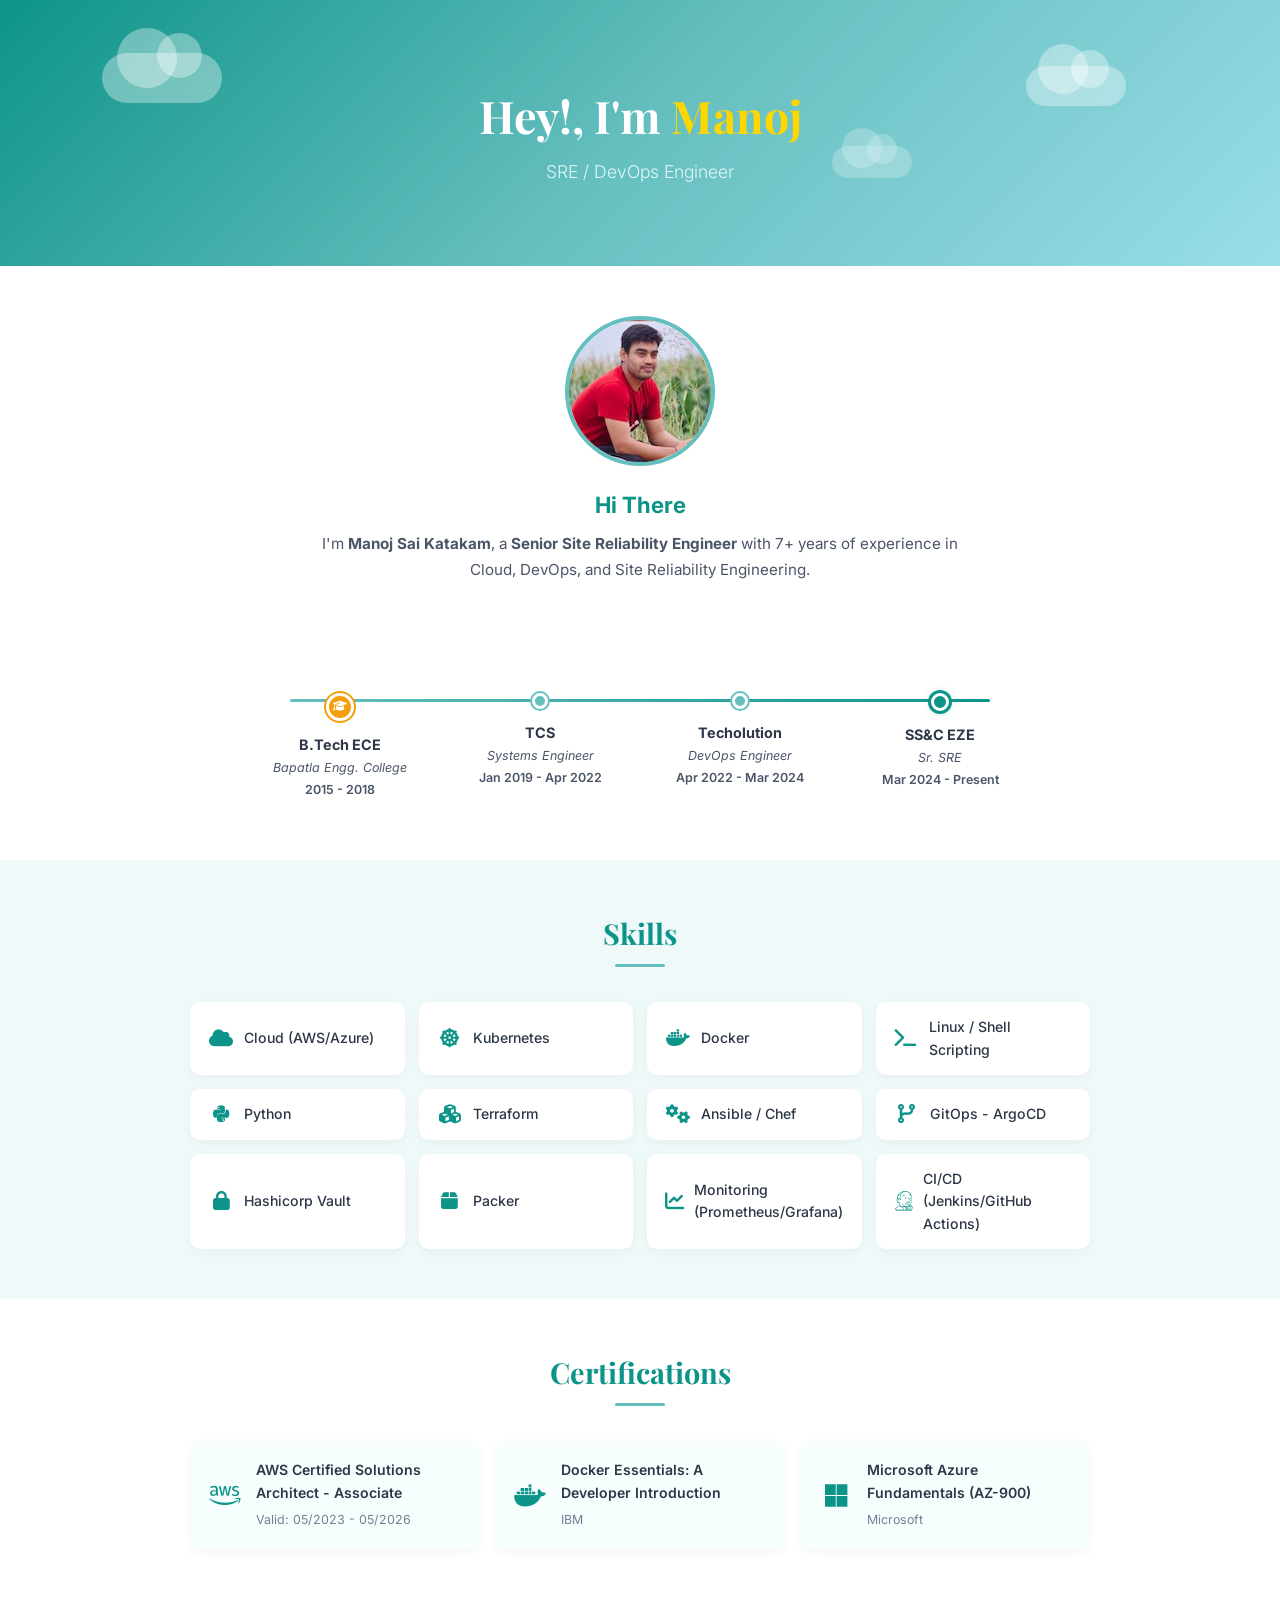
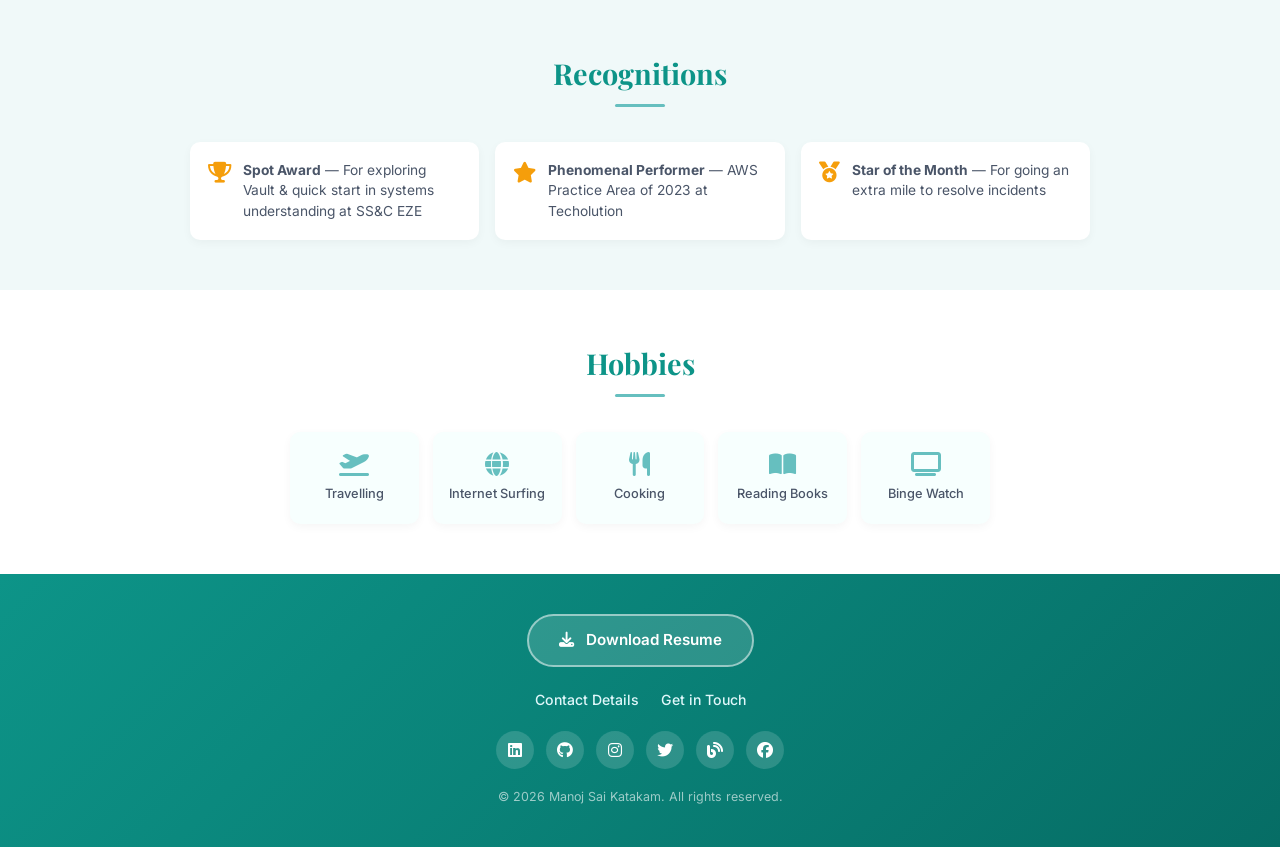
==== commit 5d9566d3: "CSS clouds, bigger hero/photo, education milestone, months in timeline" ====
--- a/index.html
+++ b/index.html
@@ -11,10 +11,11 @@
 </head>
 <body>
 
-  <!-- Hero Section (small with clouds) -->
+  <!-- Hero Section (with CSS clouds) -->
   <section class="hero">
-    <img class="cloud cloud-1" src="https://www.pngall.com/wp-content/uploads/2/White-Cloud-PNG-Free-Image.png" alt="">
-    <img class="cloud cloud-2" src="https://www.pngall.com/wp-content/uploads/2/White-Cloud-PNG-Free-Image.png" alt="">
+    <div class="cloud-shape cloud-1"></div>
+    <div class="cloud-shape cloud-2"></div>
+    <div class="cloud-shape cloud-3"></div>
     <div class="hero-content">
       <h1>Hey!, I'm <span class="highlight">Manoj</span></h1>
       <h2>SRE / DevOps Engineer</h2>
@@ -38,11 +39,19 @@
       <div class="milestone-track">
         <div class="milestone-line"></div>
         <div class="milestone-item">
+          <div class="milestone-dot edu-dot"><i class="fas fa-graduation-cap"></i></div>
+          <div class="milestone-label">
+            <strong>B.Tech ECE</strong>
+            <span>Bapatla Engg. College</span>
+            <span class="milestone-date">2015 - 2018</span>
+          </div>
+        </div>
+        <div class="milestone-item">
           <div class="milestone-dot"></div>
           <div class="milestone-label">
             <strong>TCS</strong>
             <span>Systems Engineer</span>
-            <span class="milestone-date">2019 - 2022</span>
+            <span class="milestone-date">Jan 2019 - Apr 2022</span>
           </div>
         </div>
         <div class="milestone-item">
@@ -50,7 +59,7 @@
           <div class="milestone-label">
             <strong>Techolution</strong>
             <span>DevOps Engineer</span>
-            <span class="milestone-date">2022 - 2024</span>
+            <span class="milestone-date">Apr 2022 - Mar 2024</span>
           </div>
         </div>
         <div class="milestone-item">
@@ -58,7 +67,7 @@
           <div class="milestone-label">
             <strong>SS&C EZE</strong>
             <span>Sr. SRE</span>
-            <span class="milestone-date">2024 - Present</span>
+            <span class="milestone-date">Mar 2024 - Present</span>
           </div>
         </div>
       </div>
--- a/styles.css
+++ b/styles.css
@@ -14,10 +14,10 @@
   padding: 0 20px;
 }
 
-/* === Hero (reduced, with cloud images) === */
+/* === Hero (with CSS clouds) === */
 .hero {
   position: relative;
-  padding: 50px 20px;
+  padding: 80px 20px;
   display: flex;
   align-items: center;
   justify-content: center;
@@ -26,23 +26,82 @@
   overflow: hidden;
 }
 
-.cloud {
+.cloud-shape {
   position: absolute;
-  opacity: 0.6;
+  background: rgba(255,255,255,0.35);
+  border-radius: 50%;
   animation: float 6s ease-in-out infinite;
 }
 
+.cloud-shape::before,
+.cloud-shape::after {
+  content: '';
+  position: absolute;
+  background: rgba(255,255,255,0.35);
+  border-radius: 50%;
+}
+
 .cloud-1 {
-  top: 10%;
-  left: 5%;
-  width: 180px;
+  width: 120px;
+  height: 50px;
+  top: 20%;
+  left: 8%;
+  border-radius: 30px;
+}
+.cloud-1::before {
+  width: 60px;
+  height: 60px;
+  top: -25px;
+  left: 15px;
+}
+.cloud-1::after {
+  width: 45px;
+  height: 45px;
+  top: -20px;
+  left: 55px;
 }
 
 .cloud-2 {
-  top: 20%;
-  right: 8%;
-  width: 140px;
+  width: 100px;
+  height: 40px;
+  top: 25%;
+  right: 12%;
+  border-radius: 25px;
   animation-delay: 2s;
+}
+.cloud-2::before {
+  width: 50px;
+  height: 50px;
+  top: -22px;
+  left: 12px;
+}
+.cloud-2::after {
+  width: 38px;
+  height: 38px;
+  top: -16px;
+  left: 45px;
+}
+
+.cloud-3 {
+  width: 80px;
+  height: 32px;
+  top: 55%;
+  left: 65%;
+  border-radius: 20px;
+  animation-delay: 4s;
+  opacity: 0.7;
+}
+.cloud-3::before {
+  width: 40px;
+  height: 40px;
+  top: -18px;
+  left: 10px;
+}
+.cloud-3::after {
+  width: 30px;
+  height: 30px;
+  top: -12px;
+  left: 35px;
 }
 
 @keyframes float {
@@ -83,8 +142,8 @@
 }
 
 .profile-photo {
-  width: 120px;
-  height: 120px;
+  width: 150px;
+  height: 150px;
   border-radius: 50%;
   object-fit: cover;
   border: 4px solid #66bfbf;
@@ -153,6 +212,21 @@
   box-shadow: 0 0 0 3px #0d9488, 0 0 10px rgba(13,148,136,0.4);
   width: 18px;
   height: 18px;
+}
+
+.edu-dot {
+  background: #f59e0b !important;
+  box-shadow: 0 0 0 2px #f59e0b !important;
+  width: 28px !important;
+  height: 28px !important;
+  display: flex;
+  align-items: center;
+  justify-content: center;
+}
+
+.edu-dot i {
+  font-size: 0.7rem;
+  color: #ffffff;
 }
 
 .milestone-label {
@@ -441,8 +515,9 @@
 @media (max-width: 768px) {
   .hero-content h1 { font-size: 2.2rem; }
   .hero-content h2 { font-size: 1rem; }
-  .cloud-1 { width: 120px; }
-  .cloud-2 { width: 100px; }
+  .cloud-1 { width: 80px; height: 35px; }
+  .cloud-2 { width: 65px; height: 28px; }
+  .cloud-3 { display: none; }
 
   .milestone-track {
     flex-direction: column;
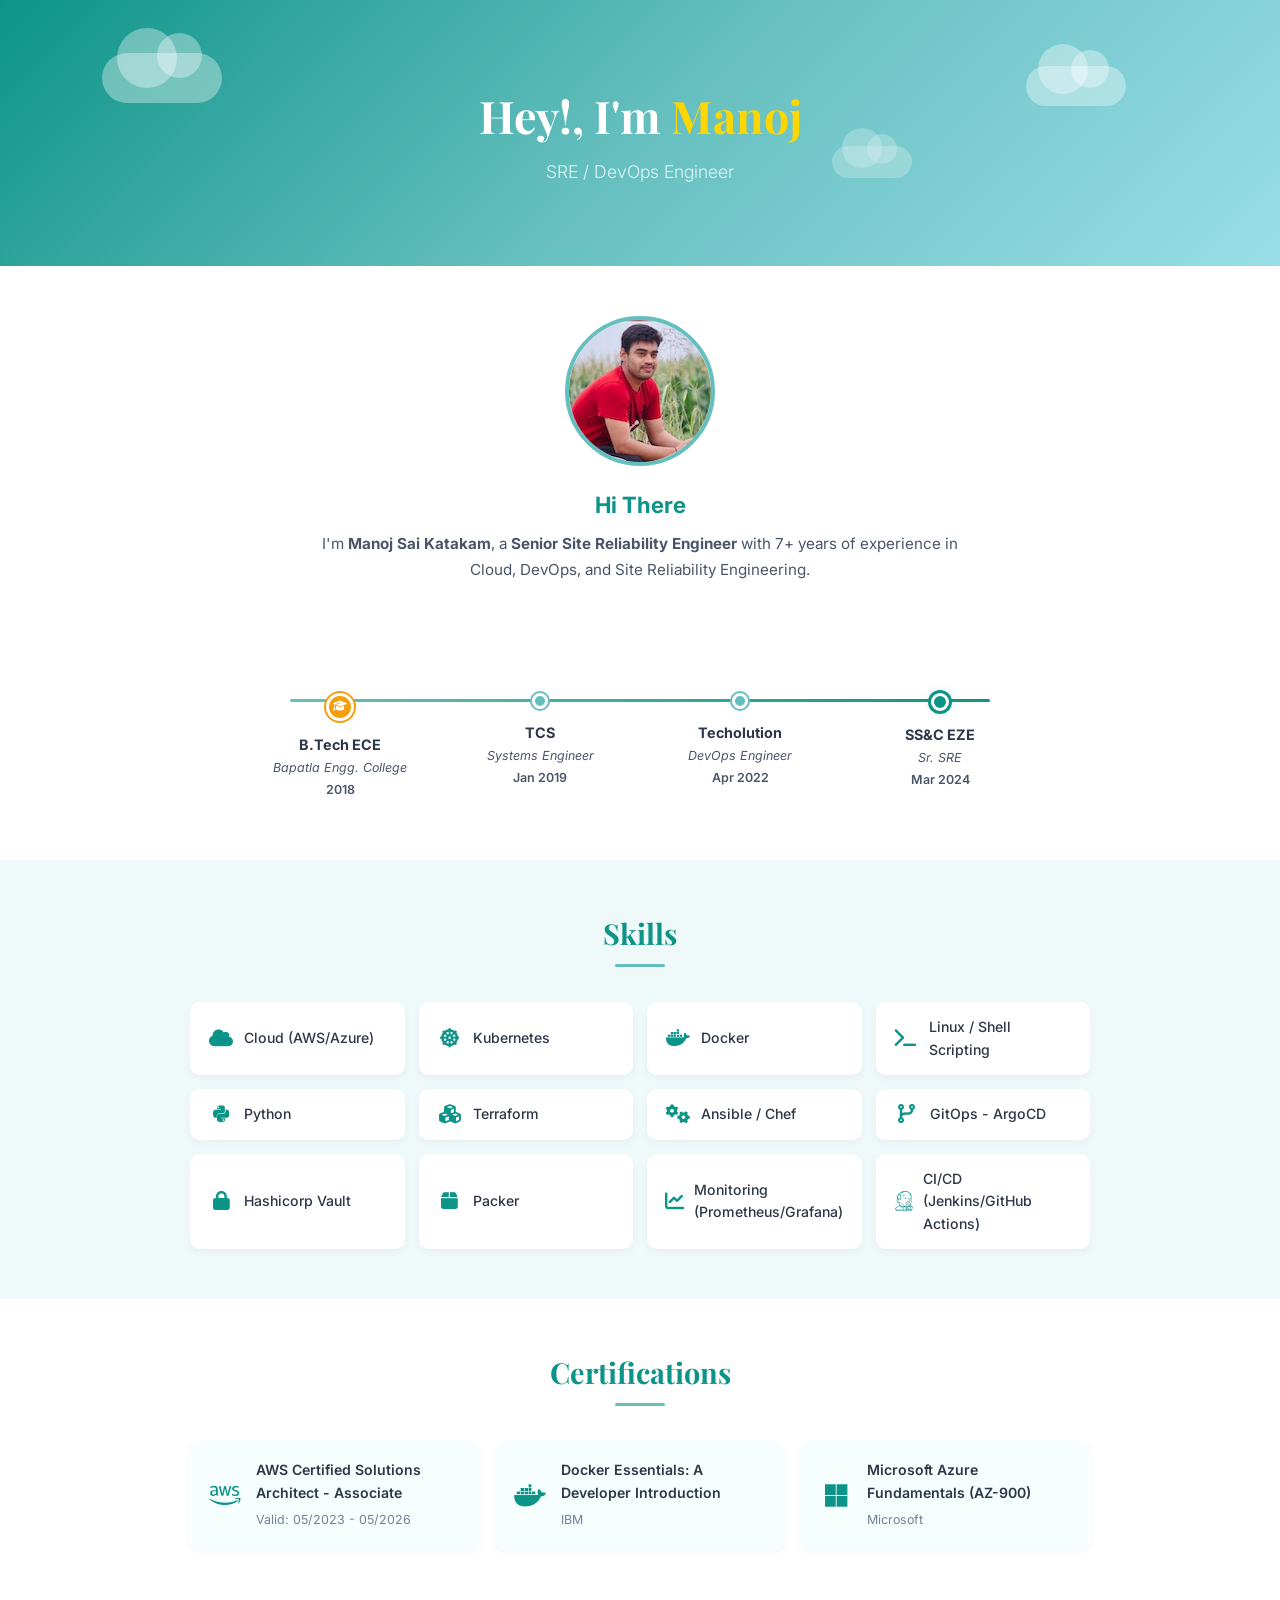
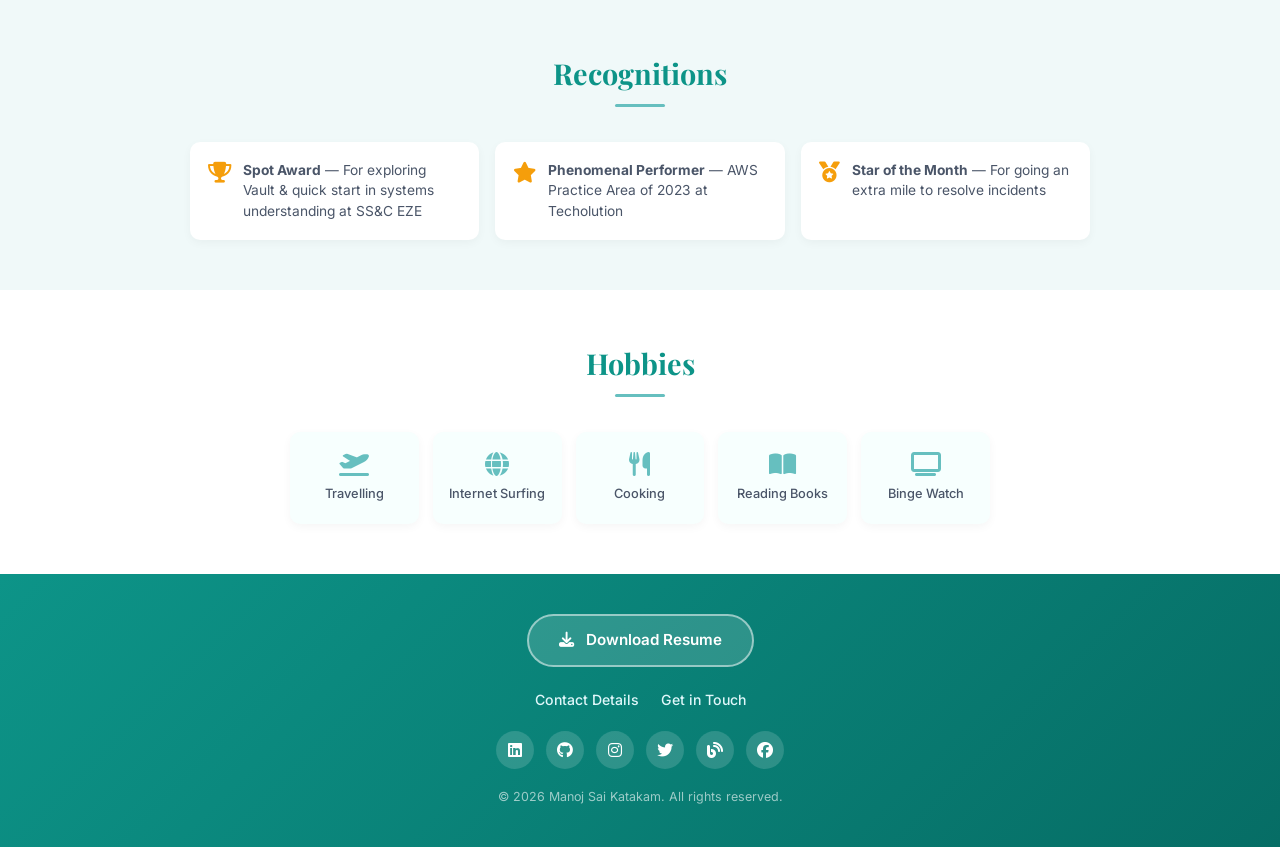
==== commit dc697771: "timelne" ====
--- a/index.html
+++ b/index.html
@@ -43,7 +43,7 @@
           <div class="milestone-label">
             <strong>B.Tech ECE</strong>
             <span>Bapatla Engg. College</span>
-            <span class="milestone-date">2015 - 2018</span>
+            <span class="milestone-date">2018</span>
           </div>
         </div>
         <div class="milestone-item">
@@ -51,7 +51,7 @@
           <div class="milestone-label">
             <strong>TCS</strong>
             <span>Systems Engineer</span>
-            <span class="milestone-date">Jan 2019 - Apr 2022</span>
+            <span class="milestone-date">Jan 2019</span>
           </div>
         </div>
         <div class="milestone-item">
@@ -59,7 +59,7 @@
           <div class="milestone-label">
             <strong>Techolution</strong>
             <span>DevOps Engineer</span>
-            <span class="milestone-date">Apr 2022 - Mar 2024</span>
+            <span class="milestone-date">Apr 2022</span>
           </div>
         </div>
         <div class="milestone-item">
@@ -67,7 +67,7 @@
           <div class="milestone-label">
             <strong>SS&C EZE</strong>
             <span>Sr. SRE</span>
-            <span class="milestone-date">Mar 2024 - Present</span>
+            <span class="milestone-date">Mar 2024 </span>
           </div>
         </div>
       </div>
